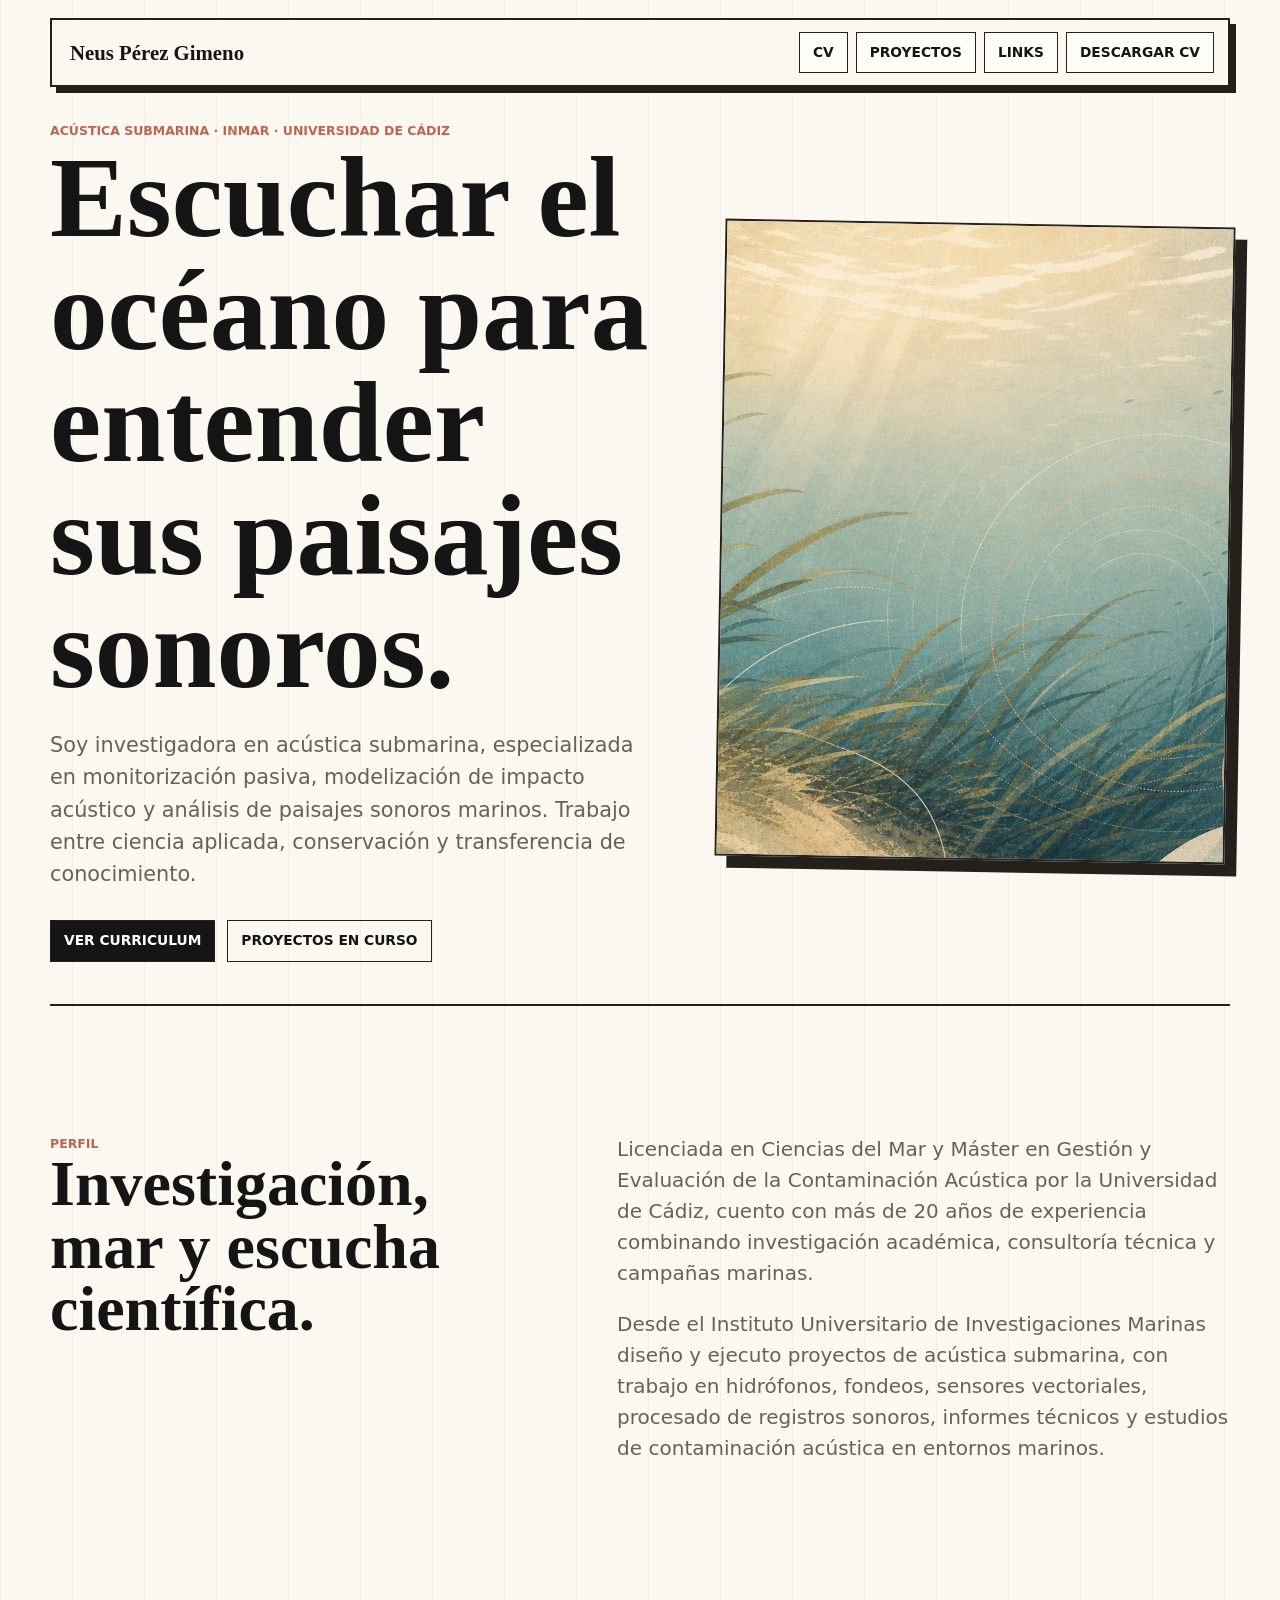
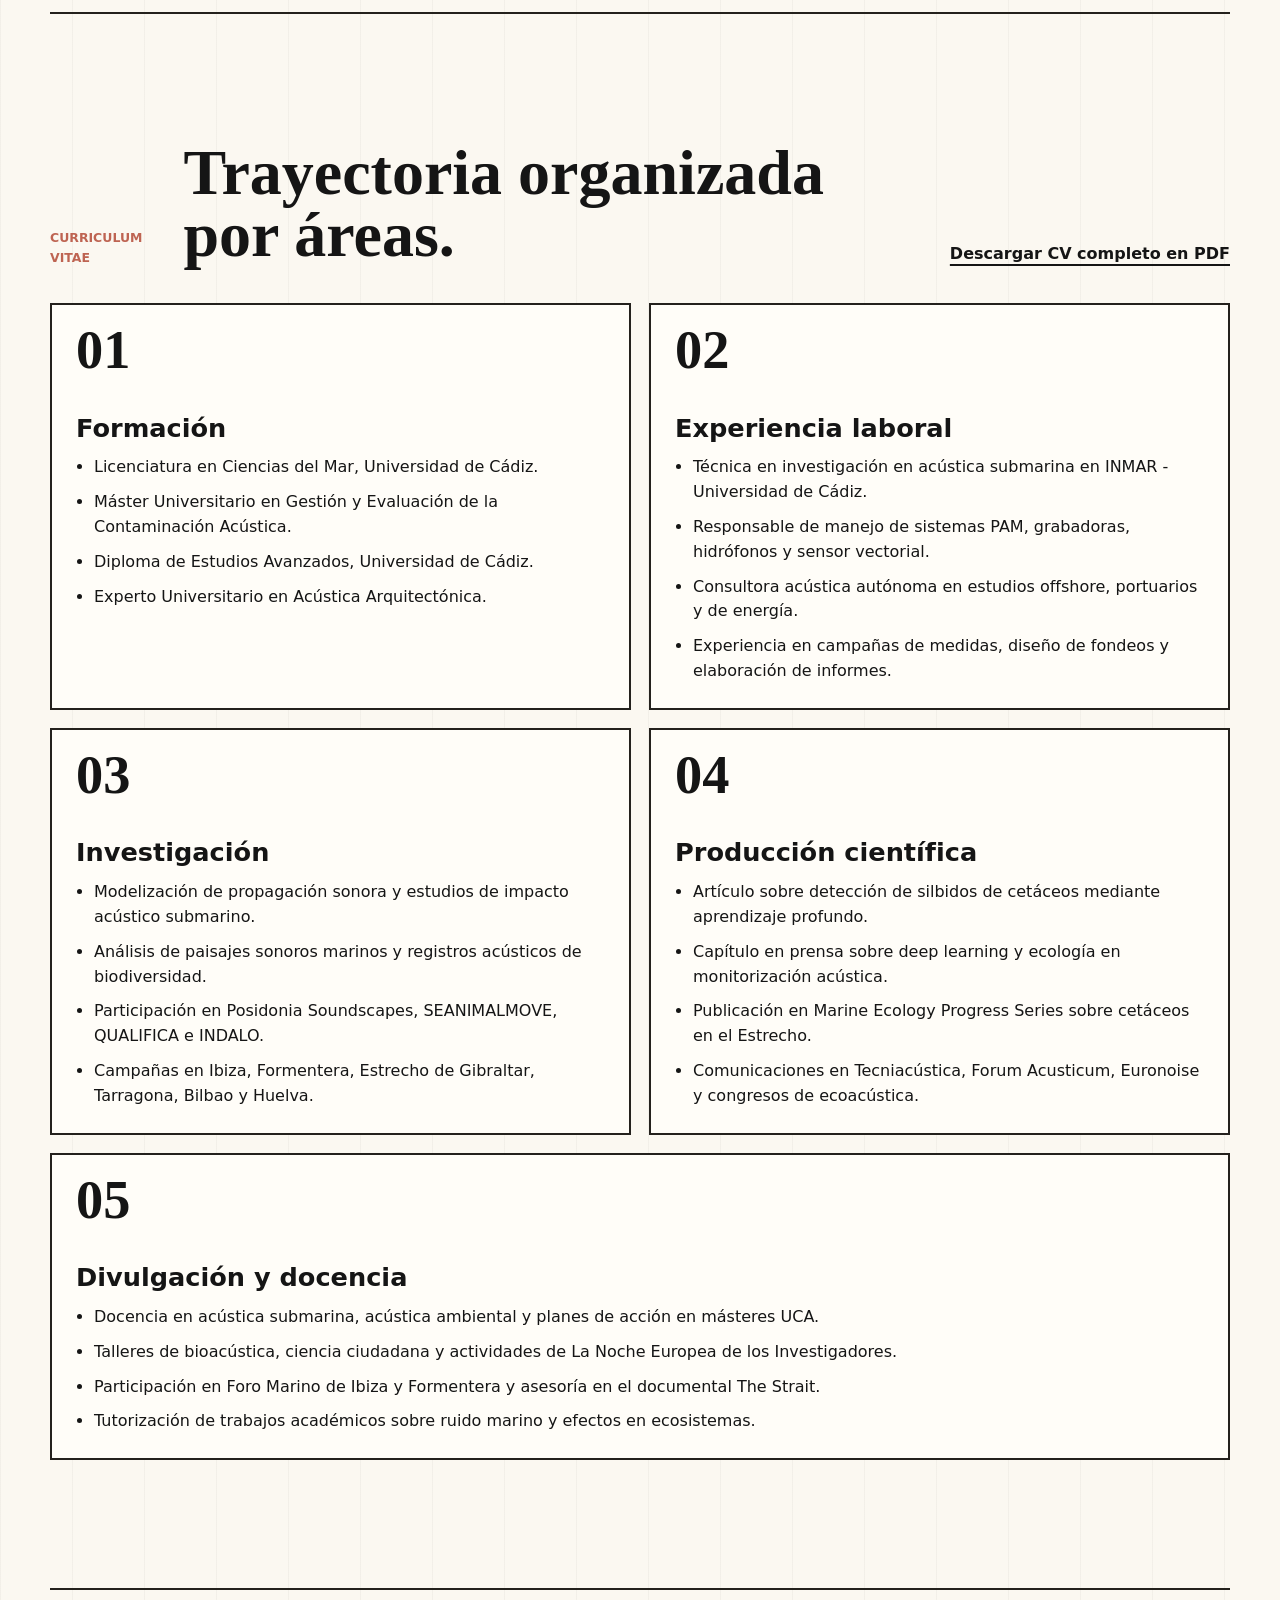
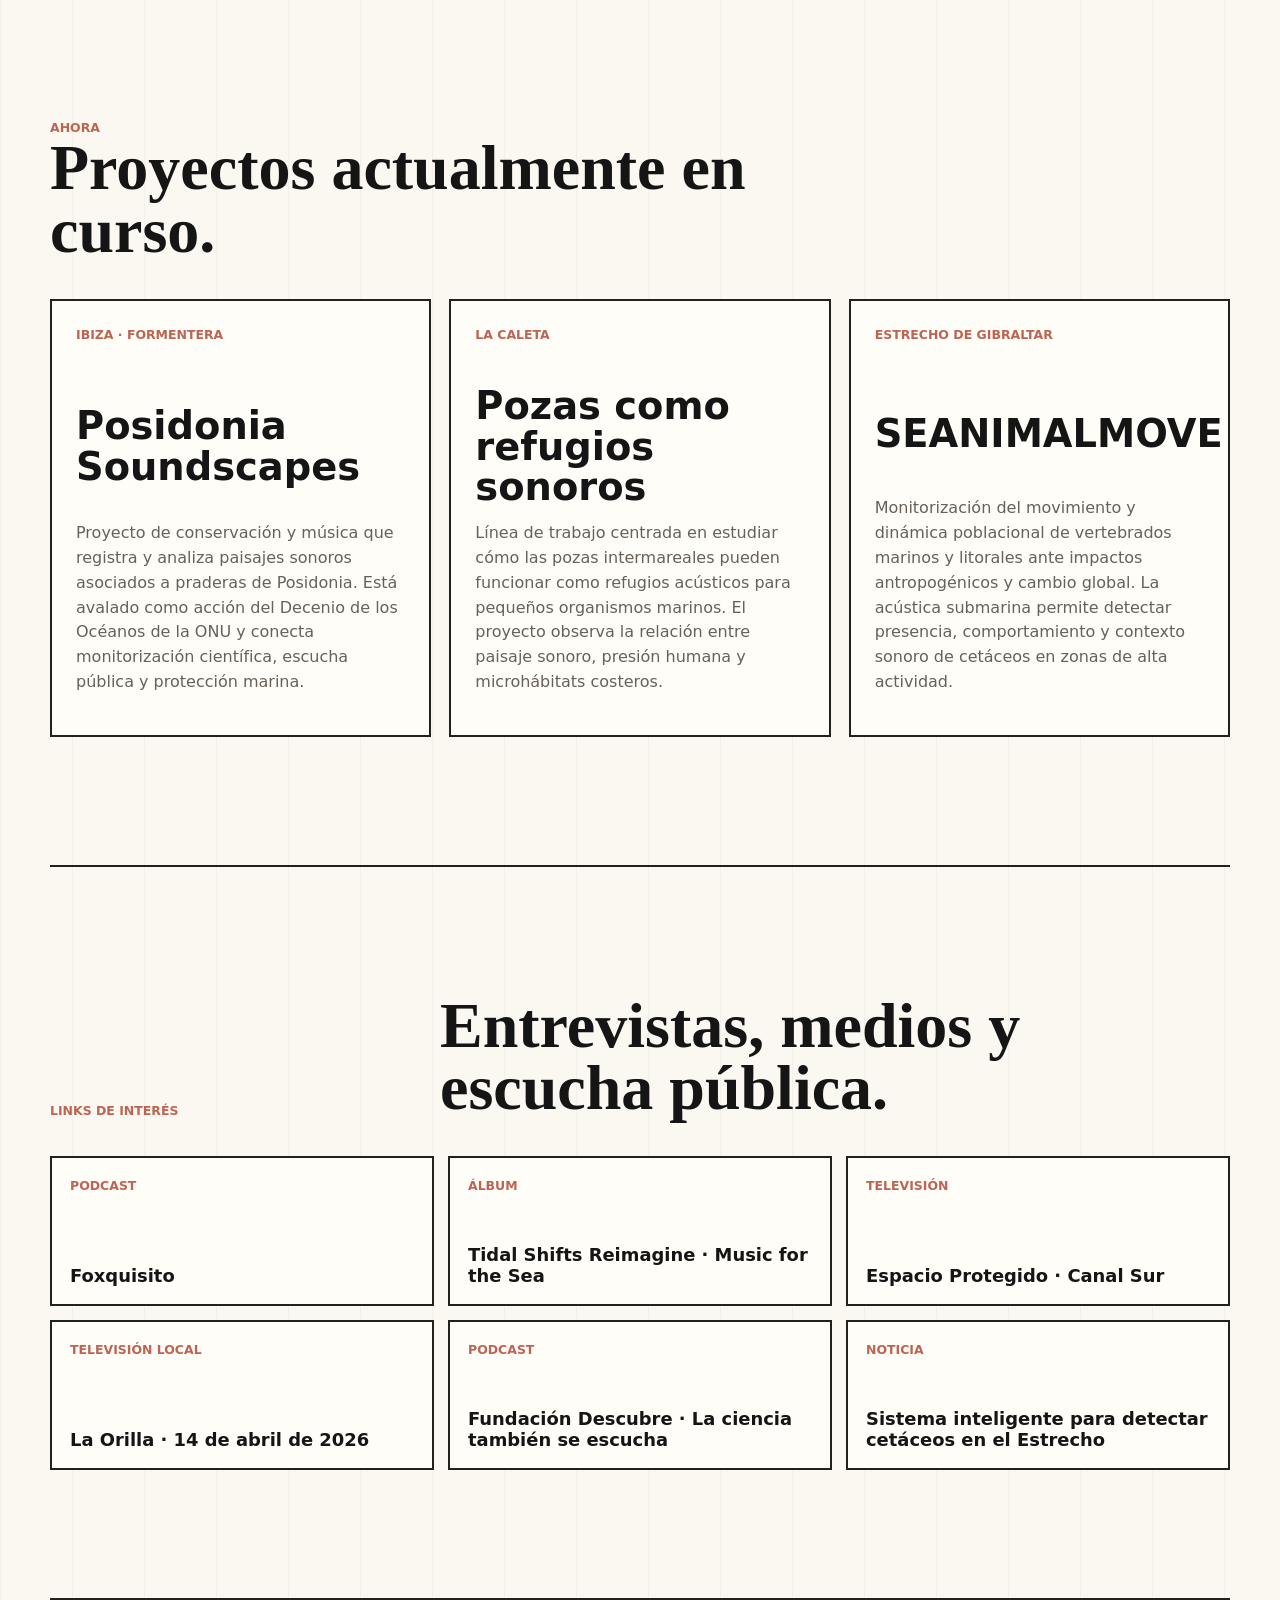
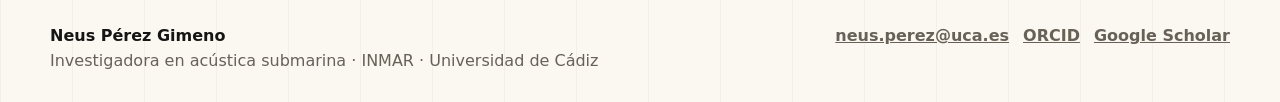
==== index.html @ c1d24147 "Add CV and hero soundscape image to website" ====
<!doctype html>
<html lang="es">
  <head>
    <meta charset="utf-8">
    <meta name="viewport" content="width=device-width, initial-scale=1">
    <meta name="description" content="Perfil profesional de Neus Pérez Gimeno, investigadora en acústica submarina en INMAR - Universidad de Cádiz.">
    <title>Neus Pérez Gimeno | Acústica submarina</title>
    <link rel="stylesheet" href="styles.css">
  </head>
  <body>
    <header class="site-header">
      <a class="brand" href="#inicio" aria-label="Ir al inicio">Neus Pérez Gimeno</a>
      <nav class="nav" aria-label="Navegación principal">
        <a href="#cv">CV</a>
        <a href="#proyectos">Proyectos</a>
        <a href="#links">Links</a>
        <a href="assets/CV_Neus_Perez_Gimeno_2026.pdf">Descargar CV</a>
      </nav>
    </header>

    <main id="inicio">
      <section class="hero">
        <div class="hero-copy">
          <p class="eyebrow">Acústica submarina · INMAR · Universidad de Cádiz</p>
          <h1>Escuchar el océano para entender sus paisajes sonoros.</h1>
          <p class="lede">
            Soy investigadora en acústica submarina, especializada en monitorización pasiva,
            modelización de impacto acústico y análisis de paisajes sonoros marinos. Trabajo
            entre ciencia aplicada, conservación y transferencia de conocimiento.
          </p>
          <div class="hero-actions">
            <a class="button primary" href="#cv">Ver curriculum</a>
            <a class="button ghost" href="#proyectos">Proyectos en curso</a>
          </div>
        </div>
        <figure class="hero-media">
          <img src="assets/hero-soundscape.png" alt="Ilustración editorial de una pradera submarina de Posidonia con ondas sonoras.">
        </figure>
      </section>

      <section class="intro section-grid">
        <div>
          <p class="section-kicker">Perfil</p>
          <h2>Investigación, mar y escucha científica.</h2>
        </div>
        <div class="measure">
          <p>
            Licenciada en Ciencias del Mar y Máster en Gestión y Evaluación de la Contaminación
            Acústica por la Universidad de Cádiz, cuento con más de 20 años de experiencia
            combinando investigación académica, consultoría técnica y campañas marinas.
          </p>
          <p>
            Desde el Instituto Universitario de Investigaciones Marinas diseño y ejecuto proyectos
            de acústica submarina, con trabajo en hidrófonos, fondeos, sensores vectoriales,
            procesado de registros sonoros, informes técnicos y estudios de contaminación acústica
            en entornos marinos.
          </p>
        </div>
      </section>

      <section id="cv" class="cv-section">
        <div class="section-heading">
          <p class="section-kicker">Curriculum vitae</p>
          <h2>Trayectoria organizada por áreas.</h2>
          <a class="text-link" href="assets/CV_Neus_Perez_Gimeno_2026.pdf">Descargar CV completo en PDF</a>
        </div>

        <div class="cv-grid">
          <article class="cv-card">
            <span class="number">01</span>
            <h3>Formación</h3>
            <ul>
              <li>Licenciatura en Ciencias del Mar, Universidad de Cádiz.</li>
              <li>Máster Universitario en Gestión y Evaluación de la Contaminación Acústica.</li>
              <li>Diploma de Estudios Avanzados, Universidad de Cádiz.</li>
              <li>Experto Universitario en Acústica Arquitectónica.</li>
            </ul>
          </article>

          <article class="cv-card">
            <span class="number">02</span>
            <h3>Experiencia laboral</h3>
            <ul>
              <li>Técnica en investigación en acústica submarina en INMAR - Universidad de Cádiz.</li>
              <li>Responsable de manejo de sistemas PAM, grabadoras, hidrófonos y sensor vectorial.</li>
              <li>Consultora acústica autónoma en estudios offshore, portuarios y de energía.</li>
              <li>Experiencia en campañas de medidas, diseño de fondeos y elaboración de informes.</li>
            </ul>
          </article>

          <article class="cv-card">
            <span class="number">03</span>
            <h3>Investigación</h3>
            <ul>
              <li>Modelización de propagación sonora y estudios de impacto acústico submarino.</li>
              <li>Análisis de paisajes sonoros marinos y registros acústicos de biodiversidad.</li>
              <li>Participación en Posidonia Soundscapes, SEANIMALMOVE, QUALIFICA e INDALO.</li>
              <li>Campañas en Ibiza, Formentera, Estrecho de Gibraltar, Tarragona, Bilbao y Huelva.</li>
            </ul>
          </article>

          <article class="cv-card">
            <span class="number">04</span>
            <h3>Producción científica</h3>
            <ul>
              <li>Artículo sobre detección de silbidos de cetáceos mediante aprendizaje profundo.</li>
              <li>Capítulo en prensa sobre deep learning y ecología en monitorización acústica.</li>
              <li>Publicación en Marine Ecology Progress Series sobre cetáceos en el Estrecho.</li>
              <li>Comunicaciones en Tecniacústica, Forum Acusticum, Euronoise y congresos de ecoacústica.</li>
            </ul>
          </article>

          <article class="cv-card wide">
            <span class="number">05</span>
            <h3>Divulgación y docencia</h3>
            <ul>
              <li>Docencia en acústica submarina, acústica ambiental y planes de acción en másteres UCA.</li>
              <li>Talleres de bioacústica, ciencia ciudadana y actividades de La Noche Europea de los Investigadores.</li>
              <li>Participación en Foro Marino de Ibiza y Formentera y asesoría en el documental The Strait.</li>
              <li>Tutorización de trabajos académicos sobre ruido marino y efectos en ecosistemas.</li>
            </ul>
          </article>
        </div>
      </section>

      <section id="proyectos" class="projects">
        <div class="section-heading compact">
          <p class="section-kicker">Ahora</p>
          <h2>Proyectos actualmente en curso.</h2>
        </div>
        <div class="project-list">
          <article class="project">
            <p class="project-label">Ibiza · Formentera</p>
            <h3>Posidonia Soundscapes</h3>
            <p>
              Proyecto de conservación y música que registra y analiza paisajes sonoros asociados
              a praderas de Posidonia. Está avalado como acción del Decenio de los Océanos de la ONU
              y conecta monitorización científica, escucha pública y protección marina.
            </p>
          </article>
          <article class="project">
            <p class="project-label">La Caleta</p>
            <h3>Pozas como refugios sonoros</h3>
            <p>
              Línea de trabajo centrada en estudiar cómo las pozas intermareales pueden funcionar
              como refugios acústicos para pequeños organismos marinos. El proyecto observa la
              relación entre paisaje sonoro, presión humana y microhábitats costeros.
            </p>
          </article>
          <article class="project">
            <p class="project-label">Estrecho de Gibraltar</p>
            <h3>SEANIMALMOVE</h3>
            <p>
              Monitorización del movimiento y dinámica poblacional de vertebrados marinos y litorales
              ante impactos antropogénicos y cambio global. La acústica submarina permite detectar
              presencia, comportamiento y contexto sonoro de cetáceos en zonas de alta actividad.
            </p>
          </article>
        </div>
      </section>

      <section id="links" class="links-section">
        <div class="section-heading">
          <p class="section-kicker">Links de interés</p>
          <h2>Entrevistas, medios y escucha pública.</h2>
        </div>
        <div class="links-grid">
          <a class="link-card" href="https://youtu.be/XyVXel0G2PE" target="_blank" rel="noreferrer">
            <span>Podcast</span>
            <strong>Foxquisito</strong>
          </a>
          <a class="link-card" href="https://musicforthesea.bandcamp.com/album/tidal-shifts-reimagine" target="_blank" rel="noreferrer">
            <span>Álbum</span>
            <strong>Tidal Shifts Reimagine · Music for the Sea</strong>
          </a>
          <a class="link-card" href="https://youtu.be/y7-KxV40jOo?is=5k_3V2khJ-9_du6Z" target="_blank" rel="noreferrer">
            <span>Televisión</span>
            <strong>Espacio Protegido · Canal Sur</strong>
          </a>
          <a class="link-card" href="https://share.google/zlMh9Y0TTiglLeH6T" target="_blank" rel="noreferrer">
            <span>Televisión local</span>
            <strong>La Orilla · 14 de abril de 2026</strong>
          </a>
          <a class="link-card" href="https://fundaciondescubre.es/agenda/la-ciencia-tambien-se-escucha-serie-cienciadirecta/" target="_blank" rel="noreferrer">
            <span>Podcast</span>
            <strong>Fundación Descubre · La ciencia también se escucha</strong>
          </a>
          <a class="link-card" href="https://fundaciondescubre.es/noticias/desarrollan-un-sistema-inteligente-para-detectar-cetaceos-en-el-estrecho-mediante-sus-silbidos/" target="_blank" rel="noreferrer">
            <span>Noticia</span>
            <strong>Sistema inteligente para detectar cetáceos en el Estrecho</strong>
          </a>
        </div>
      </section>
    </main>

    <footer class="footer">
      <div>
        <strong>Neus Pérez Gimeno</strong>
        <p>Investigadora en acústica submarina · INMAR · Universidad de Cádiz</p>
      </div>
      <div class="footer-links">
        <a href="mailto:neus.perez@uca.es">neus.perez@uca.es</a>
        <a href="https://orcid.org/0000-0003-1914-7128" target="_blank" rel="noreferrer">ORCID</a>
        <a href="https://scholar.google.com/citations?user=1qon7oAAAAAJ&hl=es&oi=ao" target="_blank" rel="noreferrer">Google Scholar</a>
      </div>
    </footer>
  </body>
</html>
---- styles.css ----
:root {
  --ink: #151515;
  --muted: #676158;
  --paper: #fbf8f1;
  --paper-strong: #fffdf8;
  --line: #24211d;
  --sea: #274e4a;
  --blue: #315c76;
  --coral: #be6452;
  --moss: #76846b;
  --shadow: rgba(21, 21, 21, 0.08);
  --max: 1180px;
}

* {
  box-sizing: border-box;
}

html {
  scroll-behavior: smooth;
}

body {
  margin: 0;
  color: var(--ink);
  background:
    linear-gradient(90deg, rgba(21, 21, 21, 0.035) 1px, transparent 1px) 0 0 / 72px 72px,
    var(--paper);
  font-family: Inter, ui-sans-serif, system-ui, -apple-system, BlinkMacSystemFont, "Segoe UI", sans-serif;
  line-height: 1.55;
}

a {
  color: inherit;
}

.site-header {
  position: sticky;
  top: 0;
  z-index: 10;
  display: flex;
  align-items: center;
  justify-content: space-between;
  gap: 24px;
  width: min(100% - 32px, var(--max));
  margin: 18px auto 0;
  padding: 12px 14px 12px 18px;
  border: 2px solid var(--line);
  background: rgba(251, 248, 241, 0.9);
  box-shadow: 6px 6px 0 var(--line);
  backdrop-filter: blur(14px);
}

.brand {
  font-family: Georgia, "Times New Roman", serif;
  font-size: clamp(1.05rem, 2vw, 1.3rem);
  font-weight: 700;
  text-decoration: none;
}

.nav {
  display: flex;
  flex-wrap: wrap;
  justify-content: flex-end;
  gap: 8px;
}

.nav a,
.button {
  min-height: 40px;
  display: inline-flex;
  align-items: center;
  justify-content: center;
  padding: 9px 13px;
  border: 1.5px solid var(--line);
  background: var(--paper-strong);
  font-size: 0.86rem;
  font-weight: 800;
  text-decoration: none;
  text-transform: uppercase;
}

.nav a:hover,
.button:hover,
.link-card:hover {
  transform: translate(-2px, -2px);
  box-shadow: 4px 4px 0 var(--line);
}

.hero {
  width: min(100% - 32px, var(--max));
  min-height: calc(100vh - 100px);
  margin: 34px auto 0;
  display: grid;
  grid-template-columns: minmax(0, 0.95fr) minmax(320px, 0.8fr);
  align-items: center;
  gap: clamp(28px, 5vw, 72px);
  padding-bottom: 42px;
}

.eyebrow,
.section-kicker,
.project-label,
.link-card span {
  margin: 0;
  color: var(--coral);
  font-size: 0.78rem;
  font-weight: 900;
  letter-spacing: 0;
  text-transform: uppercase;
}

h1,
h2,
h3,
p {
  margin-top: 0;
}

h1,
h2 {
  font-family: Georgia, "Times New Roman", serif;
  font-weight: 700;
  line-height: 0.98;
}

h1 {
  max-width: 760px;
  margin-bottom: 24px;
  font-size: clamp(4rem, 9vw, 8.7rem);
}

h2 {
  margin-bottom: 18px;
  font-size: clamp(2.5rem, 5vw, 5.8rem);
}

h3 {
  margin-bottom: 14px;
  font-size: clamp(1.3rem, 2vw, 1.7rem);
  line-height: 1.05;
}

.lede {
  max-width: 680px;
  color: var(--muted);
  font-size: clamp(1.05rem, 1.8vw, 1.3rem);
}

.hero-actions {
  display: flex;
  flex-wrap: wrap;
  gap: 12px;
  margin-top: 30px;
}

.button.primary {
  background: var(--ink);
  color: var(--paper-strong);
}

.button.ghost {
  background: transparent;
}

.hero-media {
  margin: 0;
  border: 2px solid var(--line);
  background: var(--paper-strong);
  box-shadow: 12px 12px 0 var(--line);
  transform: rotate(1deg);
}

.hero-media img {
  display: block;
  width: 100%;
  aspect-ratio: 4 / 5;
  object-fit: cover;
}

.section-grid,
.cv-section,
.projects,
.links-section {
  width: min(100% - 32px, var(--max));
  margin: 0 auto;
  padding: clamp(72px, 10vw, 130px) 0;
  border-top: 2px solid var(--line);
}

.section-grid {
  display: grid;
  grid-template-columns: 0.8fr 1fr;
  gap: clamp(28px, 6vw, 80px);
}

.measure {
  color: var(--muted);
  font-size: clamp(1.05rem, 1.7vw, 1.25rem);
}

.section-heading {
  display: flex;
  align-items: end;
  justify-content: space-between;
  gap: 24px;
  margin-bottom: 36px;
}

.section-heading h2 {
  max-width: 790px;
  margin-bottom: 0;
}

.section-heading.compact {
  display: block;
}

.text-link {
  flex: 0 0 auto;
  font-weight: 900;
  text-decoration-thickness: 2px;
  text-underline-offset: 5px;
}

.cv-grid {
  display: grid;
  grid-template-columns: repeat(2, minmax(0, 1fr));
  gap: 18px;
}

.cv-card,
.project,
.link-card {
  border: 2px solid var(--line);
  background: var(--paper-strong);
}

.cv-card {
  min-height: 340px;
  padding: 24px;
}

.cv-card.wide {
  grid-column: 1 / -1;
  min-height: 0;
}

.number {
  display: inline-block;
  margin-bottom: 42px;
  font-family: Georgia, "Times New Roman", serif;
  font-size: 3.4rem;
  font-weight: 700;
  line-height: 0.8;
}

ul {
  margin: 0;
  padding-left: 18px;
}

li + li {
  margin-top: 10px;
}

.project-list {
  display: grid;
  grid-template-columns: repeat(3, minmax(0, 1fr));
  gap: 18px;
}

.project {
  min-height: 360px;
  display: flex;
  flex-direction: column;
  justify-content: space-between;
  padding: 24px;
}

.project h3 {
  margin-top: 42px;
  font-size: clamp(2rem, 3vw, 3rem);
}

.project p:last-child {
  color: var(--muted);
}

.links-grid {
  display: grid;
  grid-template-columns: repeat(3, minmax(0, 1fr));
  gap: 14px;
}

.link-card {
  min-height: 150px;
  display: flex;
  flex-direction: column;
  justify-content: space-between;
  padding: 18px;
  text-decoration: none;
  transition: transform 160ms ease, box-shadow 160ms ease;
}

.link-card strong {
  font-size: 1.12rem;
  line-height: 1.18;
}

.footer {
  width: min(100% - 32px, var(--max));
  margin: 0 auto 28px;
  padding: 24px 0 0;
  border-top: 2px solid var(--line);
  display: flex;
  align-items: start;
  justify-content: space-between;
  gap: 22px;
  color: var(--muted);
}

.footer strong {
  color: var(--ink);
}

.footer p {
  margin-bottom: 0;
}

.footer-links {
  display: flex;
  flex-wrap: wrap;
  justify-content: flex-end;
  gap: 14px;
  font-weight: 800;
}

@media (max-width: 860px) {
  .site-header {
    position: static;
    align-items: flex-start;
    flex-direction: column;
    box-shadow: 5px 5px 0 var(--line);
  }

  .nav {
    justify-content: flex-start;
  }

  .hero,
  .section-grid,
  .project-list,
  .links-grid {
    grid-template-columns: 1fr;
  }

  .hero {
    min-height: auto;
  }

  .hero-media img {
    aspect-ratio: 16 / 11;
  }

  .section-heading,
  .footer {
    align-items: flex-start;
    flex-direction: column;
  }

  .cv-grid {
    grid-template-columns: 1fr;
  }
}

@media (max-width: 520px) {
  body {
    background-size: 52px 52px;
  }

  .site-header,
  .hero,
  .section-grid,
  .cv-section,
  .projects,
  .links-section,
  .footer {
    width: min(100% - 22px, var(--max));
  }

  h1 {
    font-size: clamp(3.1rem, 18vw, 4.5rem);
  }

  .nav a,
  .button {
    width: 100%;
  }

  .hero-actions,
  .nav {
    width: 100%;
  }

  .cv-card,
  .project {
    min-height: auto;
  }
}
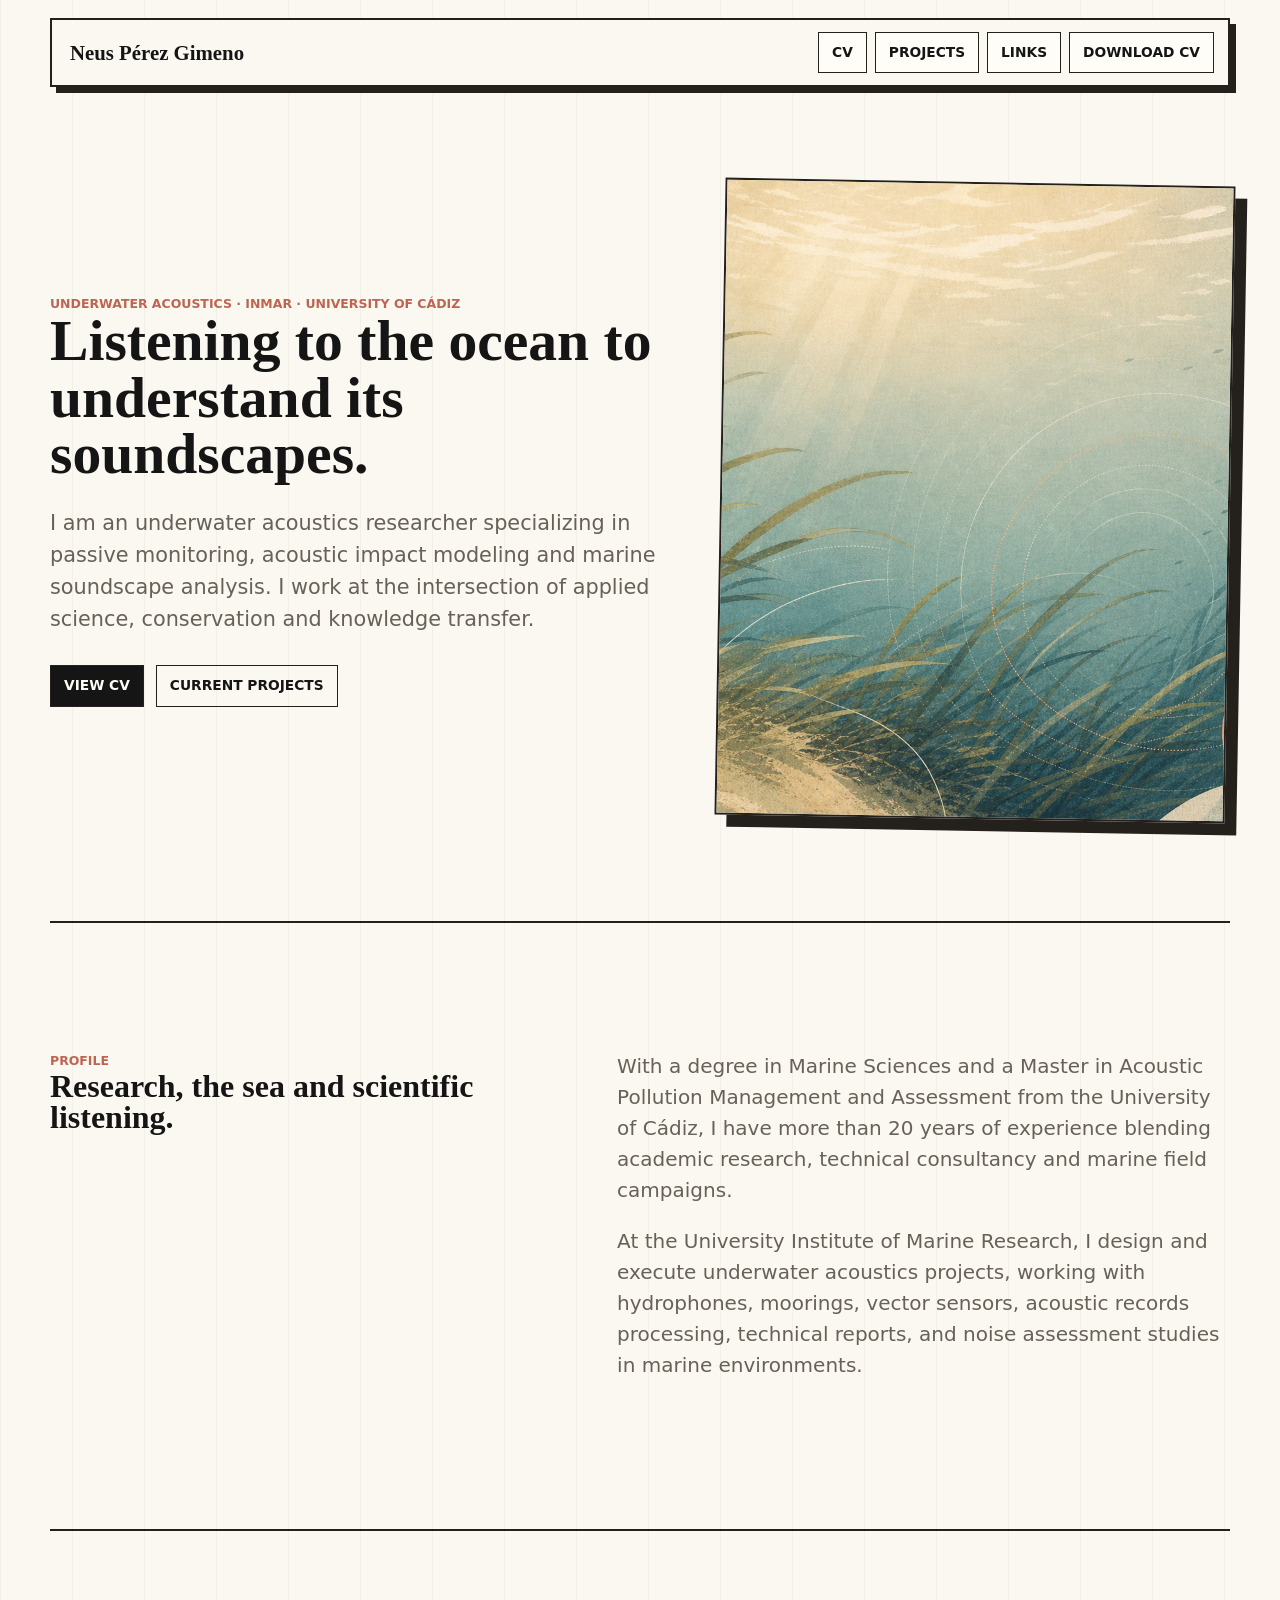
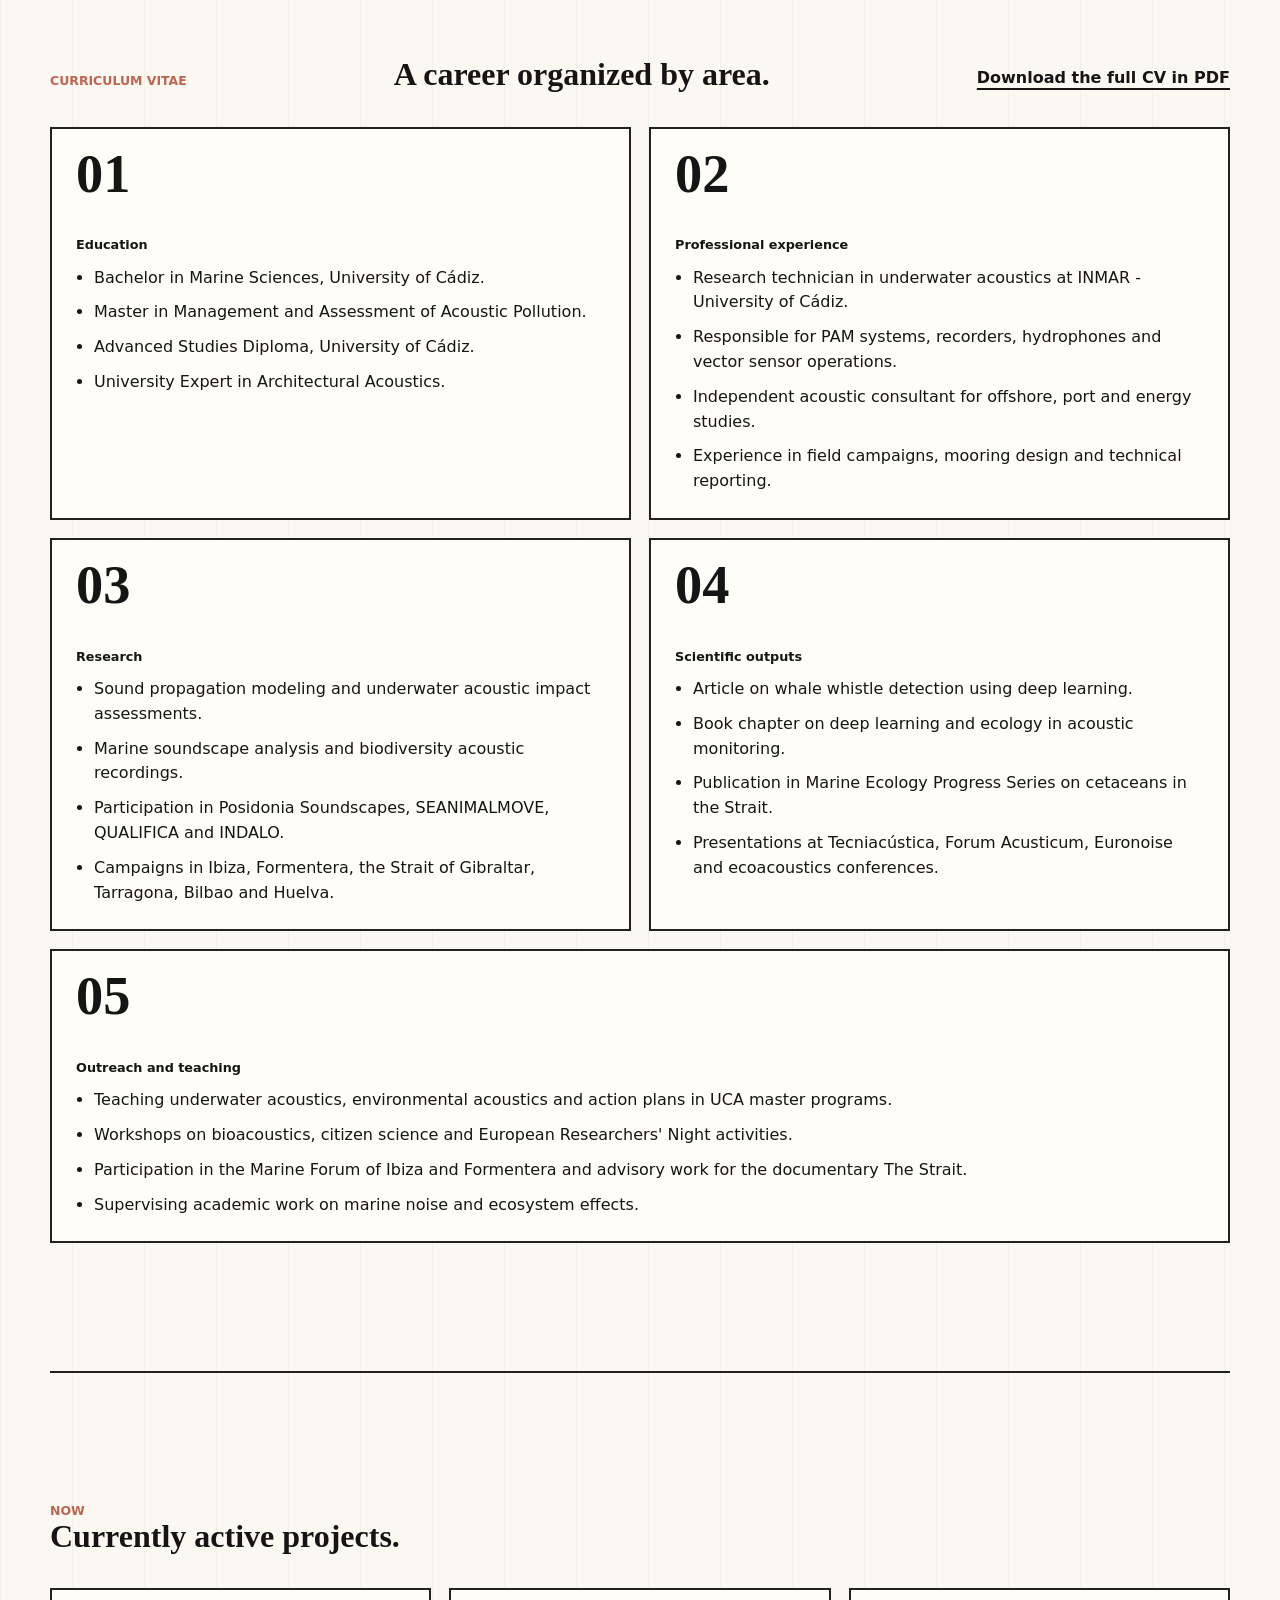
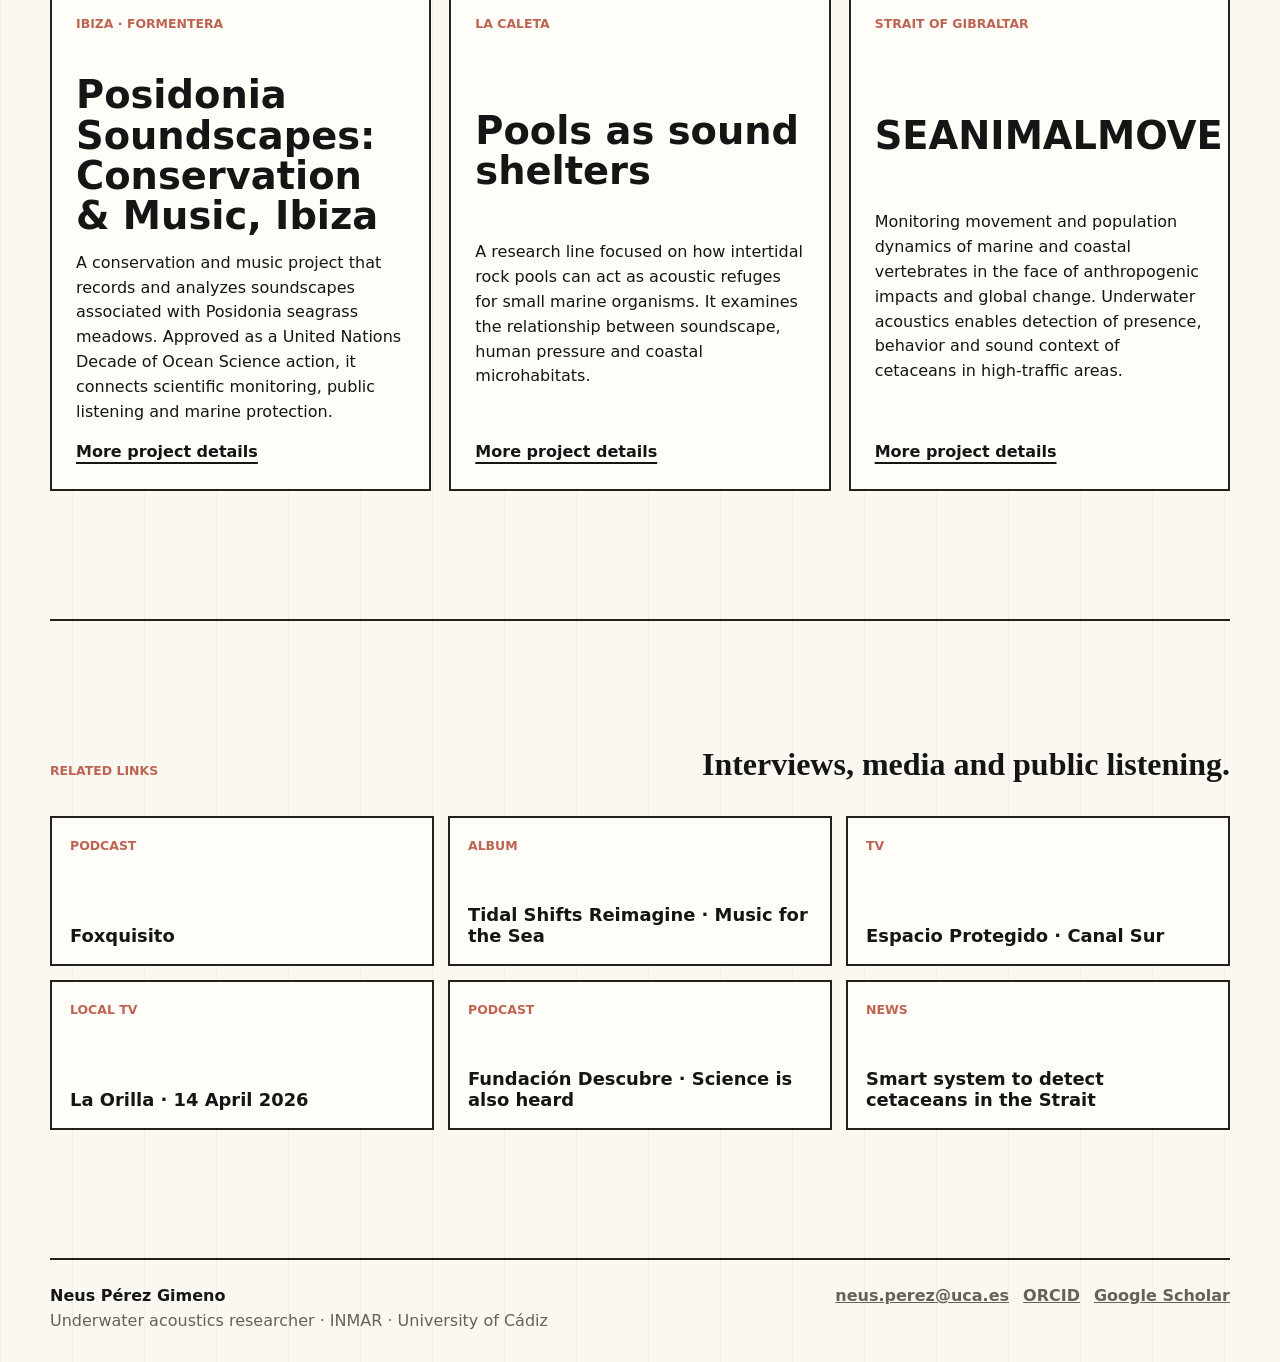
==== commit a1718f72: "Update index.html for English localization and add projects.html for detailed project descriptions" ====
--- a/index.html
+++ b/index.html
@@ -1,59 +1,58 @@
 <!doctype html>
-<html lang="es">
+<html lang="en">
   <head>
     <meta charset="utf-8">
     <meta name="viewport" content="width=device-width, initial-scale=1">
-    <meta name="description" content="Perfil profesional de Neus Pérez Gimeno, investigadora en acústica submarina en INMAR - Universidad de Cádiz.">
-    <title>Neus Pérez Gimeno | Acústica submarina</title>
+    <meta name="description" content="Professional profile of Neus Pérez Gimeno, underwater acoustics researcher at INMAR - University of Cádiz.">
+    <title>Neus Pérez Gimeno | Underwater Acoustics</title>
     <link rel="stylesheet" href="styles.css">
   </head>
   <body>
     <header class="site-header">
-      <a class="brand" href="#inicio" aria-label="Ir al inicio">Neus Pérez Gimeno</a>
-      <nav class="nav" aria-label="Navegación principal">
+      <a class="brand" href="#home" aria-label="Go to home">Neus Pérez Gimeno</a>
+      <nav class="nav" aria-label="Main navigation">
         <a href="#cv">CV</a>
-        <a href="#proyectos">Proyectos</a>
+        <a href="projects.html">Projects</a>
         <a href="#links">Links</a>
-        <a href="assets/CV_Neus_Perez_Gimeno_2026.pdf">Descargar CV</a>
+        <a href="assets/CV_Neus_Perez_Gimeno_2026.pdf">Download CV</a>
       </nav>
     </header>
 
-    <main id="inicio">
+    <main id="home">
       <section class="hero">
         <div class="hero-copy">
-          <p class="eyebrow">Acústica submarina · INMAR · Universidad de Cádiz</p>
-          <h1>Escuchar el océano para entender sus paisajes sonoros.</h1>
+          <p class="eyebrow">Underwater acoustics · INMAR · University of Cádiz</p>
+          <h1>Listening to the ocean to understand its soundscapes.</h1>
           <p class="lede">
-            Soy investigadora en acústica submarina, especializada en monitorización pasiva,
-            modelización de impacto acústico y análisis de paisajes sonoros marinos. Trabajo
-            entre ciencia aplicada, conservación y transferencia de conocimiento.
+            I am an underwater acoustics researcher specializing in passive monitoring,
+            acoustic impact modeling and marine soundscape analysis. I work at the intersection
+            of applied science, conservation and knowledge transfer.
           </p>
           <div class="hero-actions">
-            <a class="button primary" href="#cv">Ver curriculum</a>
-            <a class="button ghost" href="#proyectos">Proyectos en curso</a>
+            <a class="button primary" href="#cv">View CV</a>
+            <a class="button ghost" href="projects.html">Current projects</a>
           </div>
         </div>
         <figure class="hero-media">
-          <img src="assets/hero-soundscape.png" alt="Ilustración editorial de una pradera submarina de Posidonia con ondas sonoras.">
+          <img src="assets/hero-soundscape.png" alt="Editorial illustration of a Posidonia underwater meadow with sound waves.">
         </figure>
       </section>
 
       <section class="intro section-grid">
         <div>
-          <p class="section-kicker">Perfil</p>
-          <h2>Investigación, mar y escucha científica.</h2>
+          <p class="section-kicker">Profile</p>
+          <h2>Research, the sea and scientific listening.</h2>
         </div>
         <div class="measure">
           <p>
-            Licenciada en Ciencias del Mar y Máster en Gestión y Evaluación de la Contaminación
-            Acústica por la Universidad de Cádiz, cuento con más de 20 años de experiencia
-            combinando investigación académica, consultoría técnica y campañas marinas.
+            With a degree in Marine Sciences and a Master in Acoustic Pollution Management and Assessment
+            from the University of Cádiz, I have more than 20 years of experience blending academic research,
+            technical consultancy and marine field campaigns.
           </p>
           <p>
-            Desde el Instituto Universitario de Investigaciones Marinas diseño y ejecuto proyectos
-            de acústica submarina, con trabajo en hidrófonos, fondeos, sensores vectoriales,
-            procesado de registros sonoros, informes técnicos y estudios de contaminación acústica
-            en entornos marinos.
+            At the University Institute of Marine Research, I design and execute underwater acoustics projects,
+            working with hydrophones, moorings, vector sensors, acoustic records processing, technical reports,
+            and noise assessment studies in marine environments.
           </p>
         </div>
       </section>
@@ -61,108 +60,111 @@
       <section id="cv" class="cv-section">
         <div class="section-heading">
           <p class="section-kicker">Curriculum vitae</p>
-          <h2>Trayectoria organizada por áreas.</h2>
-          <a class="text-link" href="assets/CV_Neus_Perez_Gimeno_2026.pdf">Descargar CV completo en PDF</a>
+          <h2>A career organized by area.</h2>
+          <a class="text-link" href="assets/CV_Neus_Perez_Gimeno_2026.pdf">Download the full CV in PDF</a>
         </div>
 
         <div class="cv-grid">
           <article class="cv-card">
             <span class="number">01</span>
-            <h3>Formación</h3>
-            <ul>
-              <li>Licenciatura en Ciencias del Mar, Universidad de Cádiz.</li>
-              <li>Máster Universitario en Gestión y Evaluación de la Contaminación Acústica.</li>
-              <li>Diploma de Estudios Avanzados, Universidad de Cádiz.</li>
-              <li>Experto Universitario en Acústica Arquitectónica.</li>
+            <h3>Education</h3>
+            <ul>
+              <li>Bachelor in Marine Sciences, University of Cádiz.</li>
+              <li>Master in Management and Assessment of Acoustic Pollution.</li>
+              <li>Advanced Studies Diploma, University of Cádiz.</li>
+              <li>University Expert in Architectural Acoustics.</li>
             </ul>
           </article>
 
           <article class="cv-card">
             <span class="number">02</span>
-            <h3>Experiencia laboral</h3>
-            <ul>
-              <li>Técnica en investigación en acústica submarina en INMAR - Universidad de Cádiz.</li>
-              <li>Responsable de manejo de sistemas PAM, grabadoras, hidrófonos y sensor vectorial.</li>
-              <li>Consultora acústica autónoma en estudios offshore, portuarios y de energía.</li>
-              <li>Experiencia en campañas de medidas, diseño de fondeos y elaboración de informes.</li>
+            <h3>Professional experience</h3>
+            <ul>
+              <li>Research technician in underwater acoustics at INMAR - University of Cádiz.</li>
+              <li>Responsible for PAM systems, recorders, hydrophones and vector sensor operations.</li>
+              <li>Independent acoustic consultant for offshore, port and energy studies.</li>
+              <li>Experience in field campaigns, mooring design and technical reporting.</li>
             </ul>
           </article>
 
           <article class="cv-card">
             <span class="number">03</span>
-            <h3>Investigación</h3>
-            <ul>
-              <li>Modelización de propagación sonora y estudios de impacto acústico submarino.</li>
-              <li>Análisis de paisajes sonoros marinos y registros acústicos de biodiversidad.</li>
-              <li>Participación en Posidonia Soundscapes, SEANIMALMOVE, QUALIFICA e INDALO.</li>
-              <li>Campañas en Ibiza, Formentera, Estrecho de Gibraltar, Tarragona, Bilbao y Huelva.</li>
+            <h3>Research</h3>
+            <ul>
+              <li>Sound propagation modeling and underwater acoustic impact assessments.</li>
+              <li>Marine soundscape analysis and biodiversity acoustic recordings.</li>
+              <li>Participation in Posidonia Soundscapes, SEANIMALMOVE, QUALIFICA and INDALO.</li>
+              <li>Campaigns in Ibiza, Formentera, the Strait of Gibraltar, Tarragona, Bilbao and Huelva.</li>
             </ul>
           </article>
 
           <article class="cv-card">
             <span class="number">04</span>
-            <h3>Producción científica</h3>
-            <ul>
-              <li>Artículo sobre detección de silbidos de cetáceos mediante aprendizaje profundo.</li>
-              <li>Capítulo en prensa sobre deep learning y ecología en monitorización acústica.</li>
-              <li>Publicación en Marine Ecology Progress Series sobre cetáceos en el Estrecho.</li>
-              <li>Comunicaciones en Tecniacústica, Forum Acusticum, Euronoise y congresos de ecoacústica.</li>
+            <h3>Scientific outputs</h3>
+            <ul>
+              <li>Article on whale whistle detection using deep learning.</li>
+              <li>Book chapter on deep learning and ecology in acoustic monitoring.</li>
+              <li>Publication in Marine Ecology Progress Series on cetaceans in the Strait.</li>
+              <li>Presentations at Tecniacústica, Forum Acusticum, Euronoise and ecoacoustics conferences.</li>
             </ul>
           </article>
 
           <article class="cv-card wide">
             <span class="number">05</span>
-            <h3>Divulgación y docencia</h3>
-            <ul>
-              <li>Docencia en acústica submarina, acústica ambiental y planes de acción en másteres UCA.</li>
-              <li>Talleres de bioacústica, ciencia ciudadana y actividades de La Noche Europea de los Investigadores.</li>
-              <li>Participación en Foro Marino de Ibiza y Formentera y asesoría en el documental The Strait.</li>
-              <li>Tutorización de trabajos académicos sobre ruido marino y efectos en ecosistemas.</li>
-            </ul>
-          </article>
-        </div>
-      </section>
-
-      <section id="proyectos" class="projects">
+            <h3>Outreach and teaching</h3>
+            <ul>
+              <li>Teaching underwater acoustics, environmental acoustics and action plans in UCA master programs.</li>
+              <li>Workshops on bioacoustics, citizen science and European Researchers' Night activities.</li>
+              <li>Participation in the Marine Forum of Ibiza and Formentera and advisory work for the documentary The Strait.</li>
+              <li>Supervising academic work on marine noise and ecosystem effects.</li>
+            </ul>
+          </article>
+        </div>
+      </section>
+
+      <section class="projects">
         <div class="section-heading compact">
-          <p class="section-kicker">Ahora</p>
-          <h2>Proyectos actualmente en curso.</h2>
+          <p class="section-kicker">Now</p>
+          <h2>Currently active projects.</h2>
         </div>
         <div class="project-list">
           <article class="project">
             <p class="project-label">Ibiza · Formentera</p>
-            <h3>Posidonia Soundscapes</h3>
+            <h3>Posidonia Soundscapes: Conservation & Music, Ibiza</h3>
             <p>
-              Proyecto de conservación y música que registra y analiza paisajes sonoros asociados
-              a praderas de Posidonia. Está avalado como acción del Decenio de los Océanos de la ONU
-              y conecta monitorización científica, escucha pública y protección marina.
+              A conservation and music project that records and analyzes soundscapes associated with
+              Posidonia seagrass meadows. Approved as a United Nations Decade of Ocean Science action,
+              it connects scientific monitoring, public listening and marine protection.
             </p>
+            <a class="text-link" href="projects.html">More project details</a>
           </article>
           <article class="project">
             <p class="project-label">La Caleta</p>
-            <h3>Pozas como refugios sonoros</h3>
+            <h3>Pools as sound shelters</h3>
             <p>
-              Línea de trabajo centrada en estudiar cómo las pozas intermareales pueden funcionar
-              como refugios acústicos para pequeños organismos marinos. El proyecto observa la
-              relación entre paisaje sonoro, presión humana y microhábitats costeros.
+              A research line focused on how intertidal rock pools can act as acoustic refuges for
+              small marine organisms. It examines the relationship between soundscape, human pressure
+              and coastal microhabitats.
             </p>
+            <a class="text-link" href="projects.html">More project details</a>
           </article>
           <article class="project">
-            <p class="project-label">Estrecho de Gibraltar</p>
+            <p class="project-label">Strait of Gibraltar</p>
             <h3>SEANIMALMOVE</h3>
             <p>
-              Monitorización del movimiento y dinámica poblacional de vertebrados marinos y litorales
-              ante impactos antropogénicos y cambio global. La acústica submarina permite detectar
-              presencia, comportamiento y contexto sonoro de cetáceos en zonas de alta actividad.
+              Monitoring movement and population dynamics of marine and coastal vertebrates in the face
+              of anthropogenic impacts and global change. Underwater acoustics enables detection of presence,
+              behavior and sound context of cetaceans in high-traffic areas.
             </p>
+            <a class="text-link" href="projects.html">More project details</a>
           </article>
         </div>
       </section>
 
       <section id="links" class="links-section">
         <div class="section-heading">
-          <p class="section-kicker">Links de interés</p>
-          <h2>Entrevistas, medios y escucha pública.</h2>
+          <p class="section-kicker">Related links</p>
+          <h2>Interviews, media and public listening.</h2>
         </div>
         <div class="links-grid">
           <a class="link-card" href="https://youtu.be/XyVXel0G2PE" target="_blank" rel="noreferrer">
@@ -170,24 +172,24 @@
             <strong>Foxquisito</strong>
           </a>
           <a class="link-card" href="https://musicforthesea.bandcamp.com/album/tidal-shifts-reimagine" target="_blank" rel="noreferrer">
-            <span>Álbum</span>
+            <span>Album</span>
             <strong>Tidal Shifts Reimagine · Music for the Sea</strong>
           </a>
           <a class="link-card" href="https://youtu.be/y7-KxV40jOo?is=5k_3V2khJ-9_du6Z" target="_blank" rel="noreferrer">
-            <span>Televisión</span>
+            <span>TV</span>
             <strong>Espacio Protegido · Canal Sur</strong>
           </a>
           <a class="link-card" href="https://share.google/zlMh9Y0TTiglLeH6T" target="_blank" rel="noreferrer">
-            <span>Televisión local</span>
-            <strong>La Orilla · 14 de abril de 2026</strong>
+            <span>Local TV</span>
+            <strong>La Orilla · 14 April 2026</strong>
           </a>
           <a class="link-card" href="https://fundaciondescubre.es/agenda/la-ciencia-tambien-se-escucha-serie-cienciadirecta/" target="_blank" rel="noreferrer">
             <span>Podcast</span>
-            <strong>Fundación Descubre · La ciencia también se escucha</strong>
+            <strong>Fundación Descubre · Science is also heard</strong>
           </a>
           <a class="link-card" href="https://fundaciondescubre.es/noticias/desarrollan-un-sistema-inteligente-para-detectar-cetaceos-en-el-estrecho-mediante-sus-silbidos/" target="_blank" rel="noreferrer">
-            <span>Noticia</span>
-            <strong>Sistema inteligente para detectar cetáceos en el Estrecho</strong>
+            <span>News</span>
+            <strong>Smart system to detect cetaceans in the Strait</strong>
           </a>
         </div>
       </section>
@@ -196,7 +198,7 @@
     <footer class="footer">
       <div>
         <strong>Neus Pérez Gimeno</strong>
-        <p>Investigadora en acústica submarina · INMAR · Universidad de Cádiz</p>
+        <p>Underwater acoustics researcher · INMAR · University of Cádiz</p>
       </div>
       <div class="footer-links">
         <a href="mailto:neus.perez@uca.es">neus.perez@uca.es</a>
--- a/styles.css
+++ b/styles.css
@@ -127,17 +127,17 @@
 h1 {
   max-width: 760px;
   margin-bottom: 24px;
-  font-size: clamp(4rem, 9vw, 8.7rem);
+  font-size: clamp(2rem, 4.5vw, 4.35rem);
 }
 
 h2 {
   margin-bottom: 18px;
-  font-size: clamp(2.5rem, 5vw, 5.8rem);
+  font-size: clamp(1.25rem, 2.5vw, 2.9rem);
 }
 
 h3 {
   margin-bottom: 14px;
-  font-size: clamp(1.3rem, 2vw, 1.7rem);
+  font-size: clamp(0.65rem, 1vw, 0.85rem);
   line-height: 1.05;
 }
 
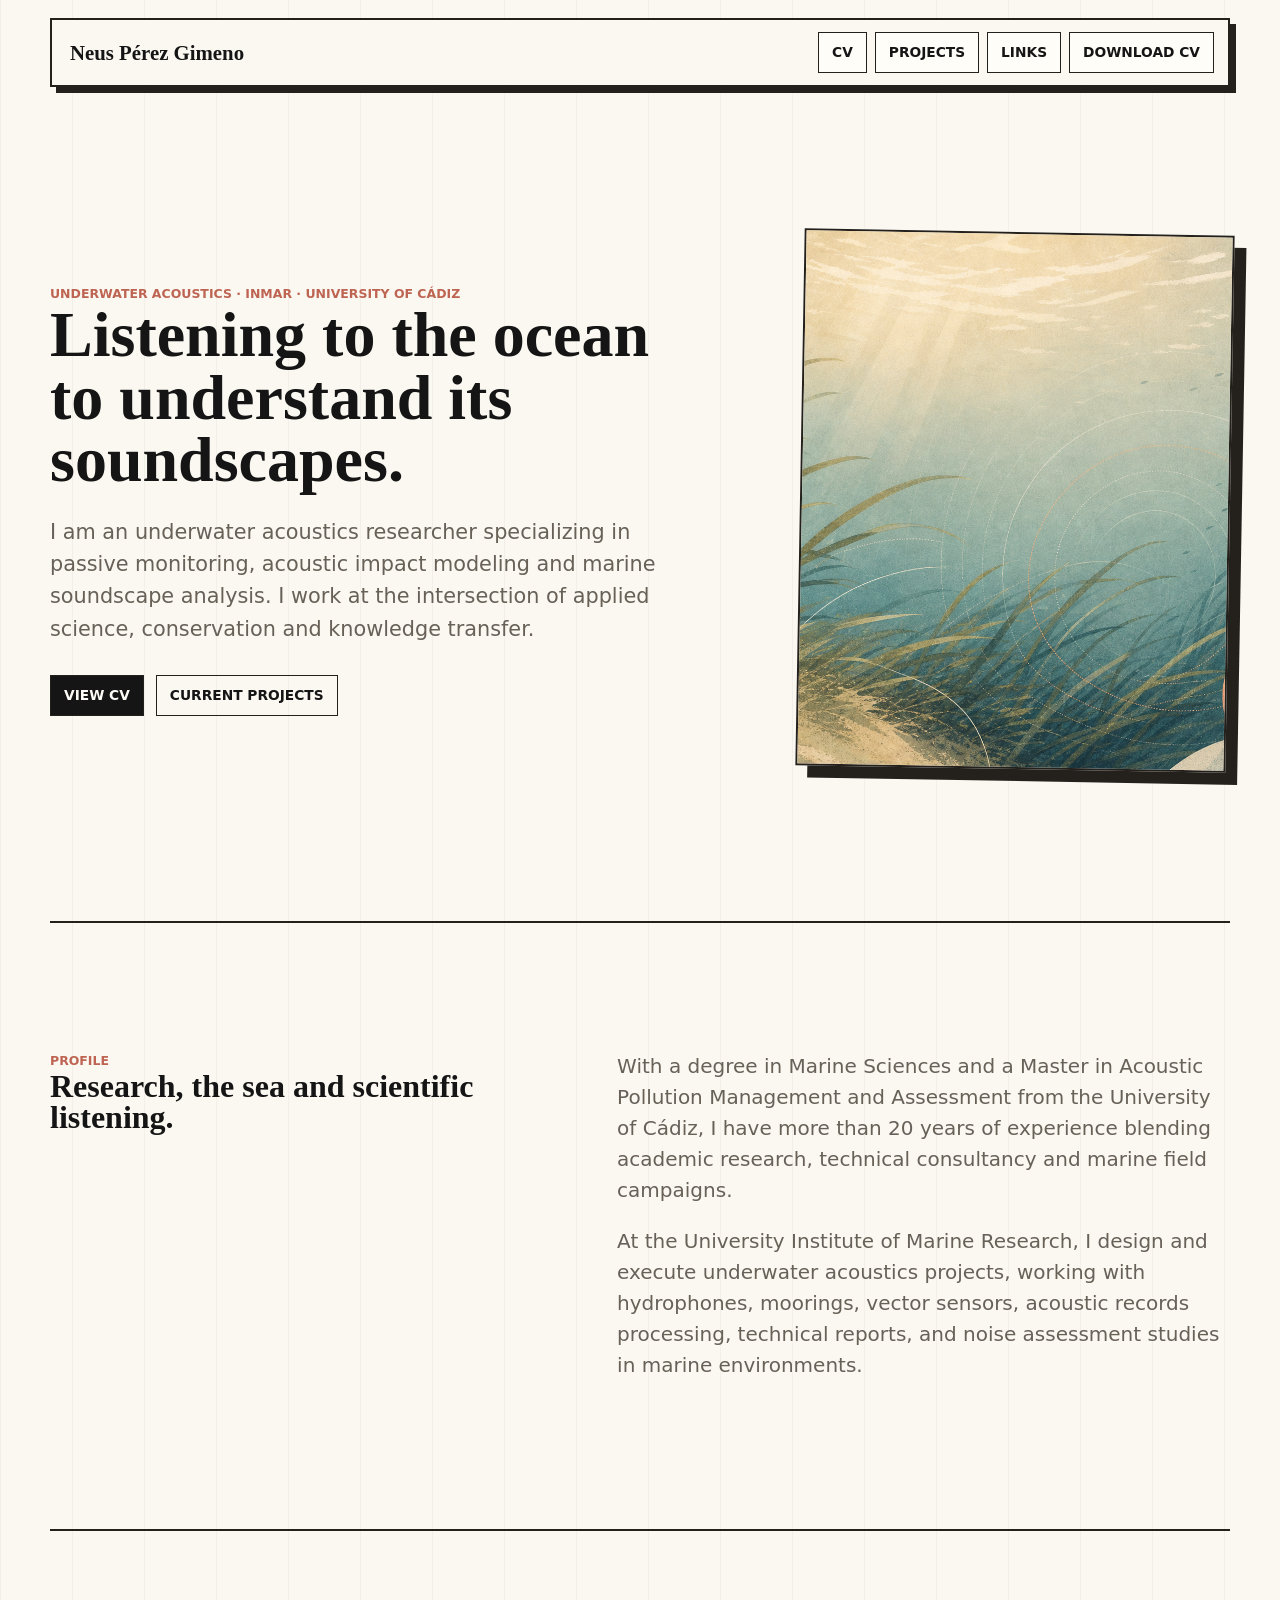
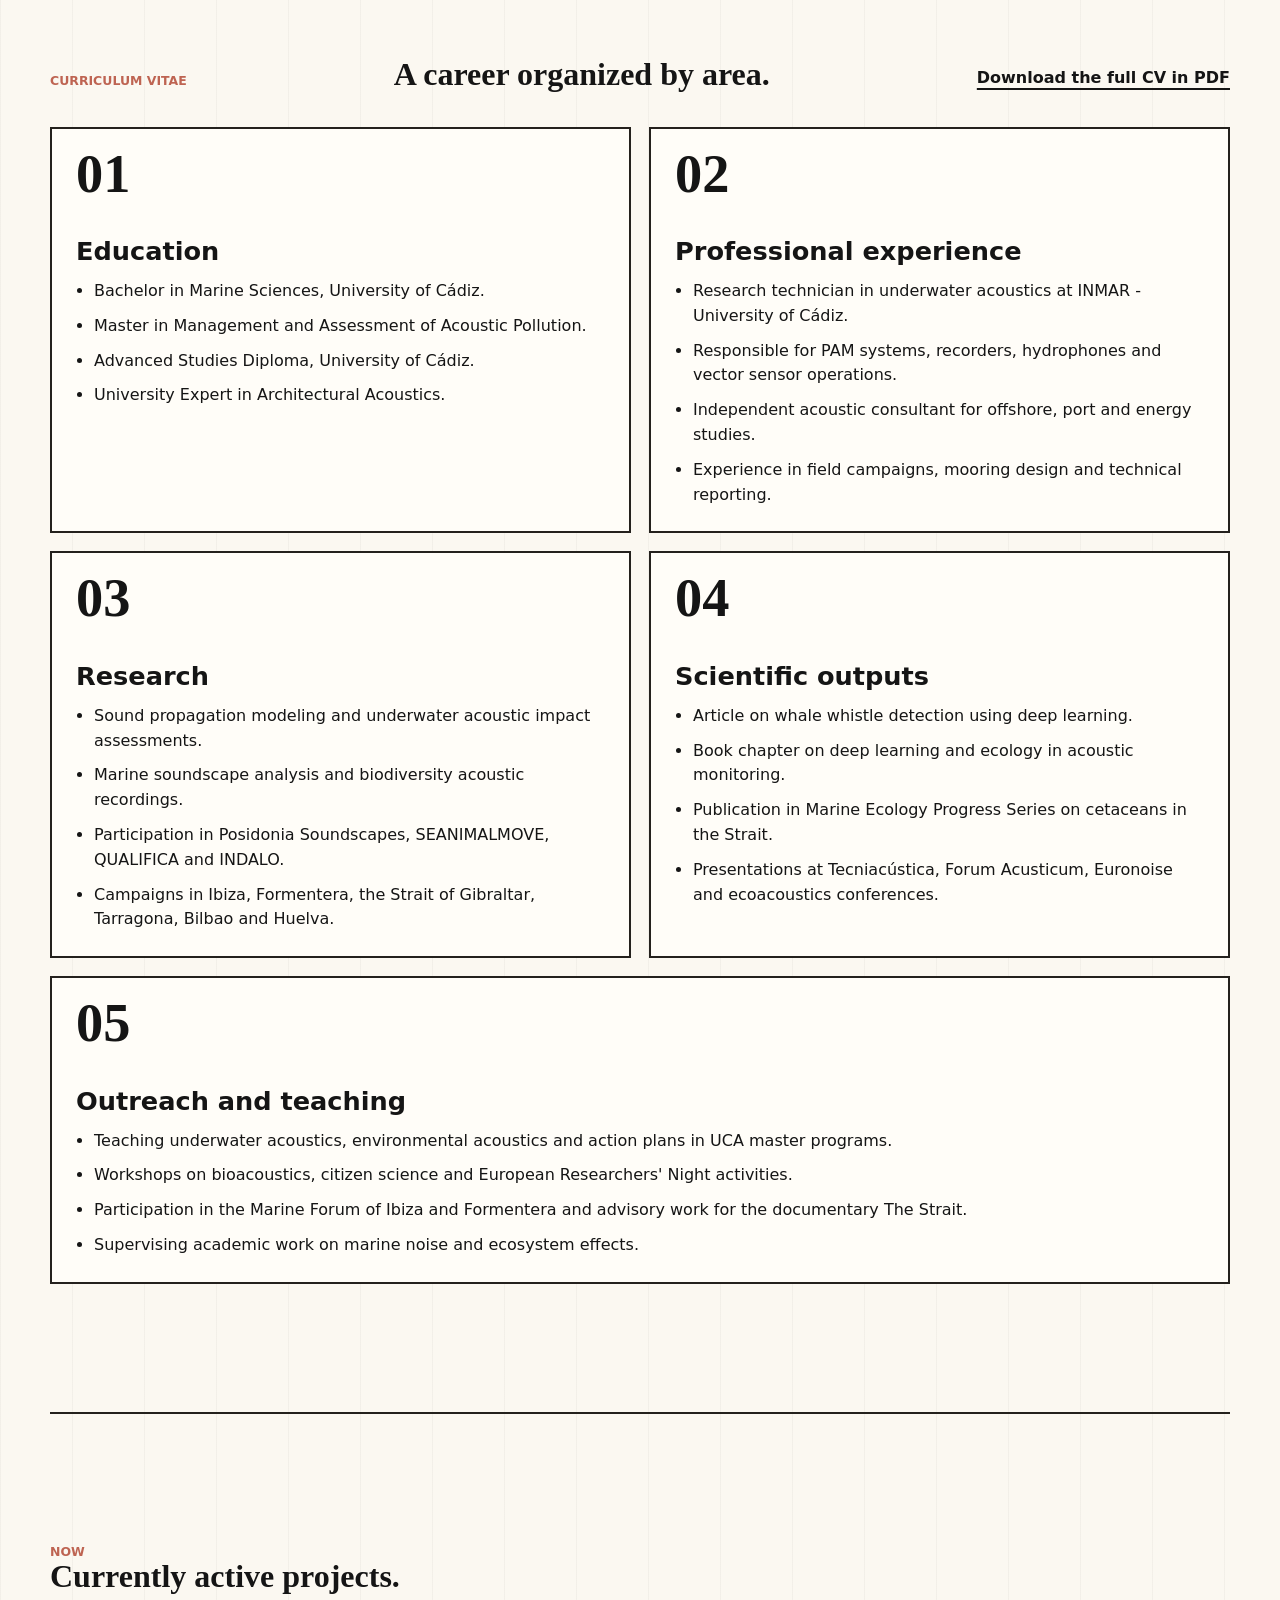
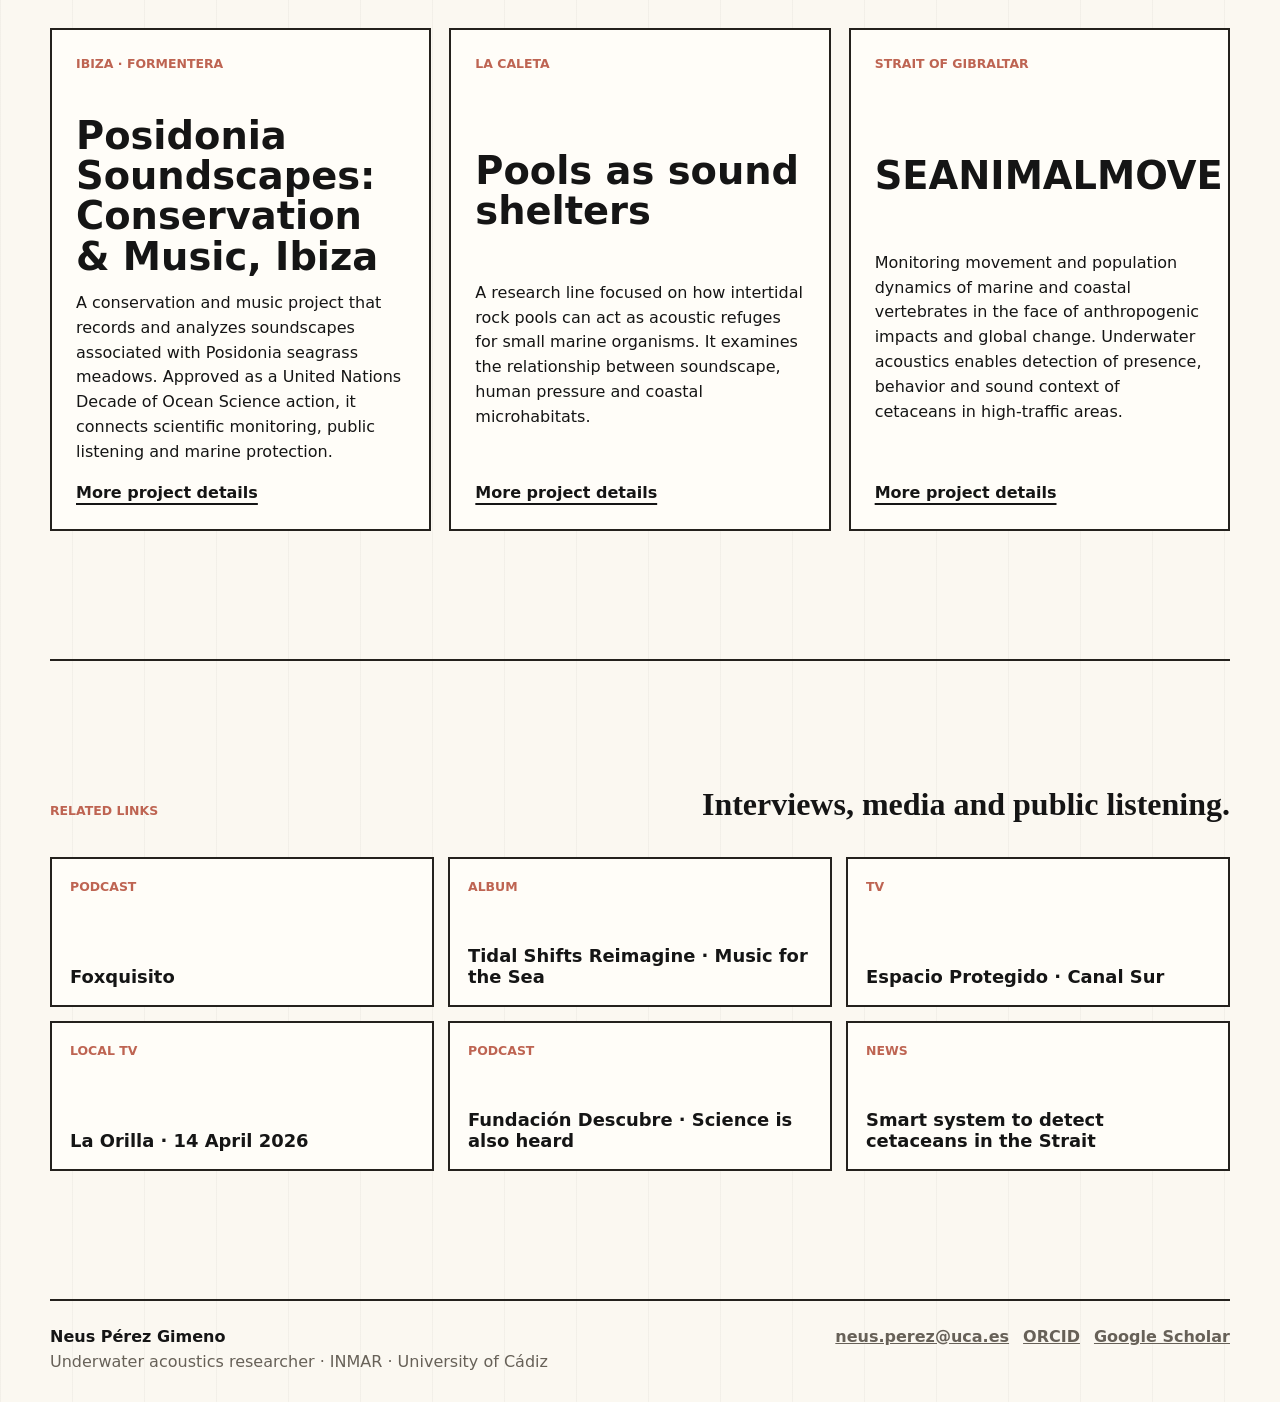
==== commit d587e302: "Update styles and links for improved layout and responsiveness" ====
--- a/index.html
+++ b/index.html
@@ -5,7 +5,7 @@
     <meta name="viewport" content="width=device-width, initial-scale=1">
     <meta name="description" content="Professional profile of Neus Pérez Gimeno, underwater acoustics researcher at INMAR - University of Cádiz.">
     <title>Neus Pérez Gimeno | Underwater Acoustics</title>
-    <link rel="stylesheet" href="styles.css">
+    <link rel="stylesheet" href="styles.css?v=20260616-hero">
   </head>
   <body>
     <header class="site-header">
--- a/styles.css
+++ b/styles.css
@@ -92,7 +92,7 @@
   min-height: calc(100vh - 100px);
   margin: 34px auto 0;
   display: grid;
-  grid-template-columns: minmax(0, 0.95fr) minmax(320px, 0.8fr);
+  grid-template-columns: minmax(0, 1fr) minmax(280px, 0.72fr);
   align-items: center;
   gap: clamp(28px, 5vw, 72px);
   padding-bottom: 42px;
@@ -125,9 +125,9 @@
 }
 
 h1 {
-  max-width: 760px;
+  max-width: 700px;
   margin-bottom: 24px;
-  font-size: clamp(2rem, 4.5vw, 4.35rem);
+  font-size: clamp(2.7rem, 5vw, 5.4rem);
 }
 
 h2 {
@@ -137,7 +137,7 @@
 
 h3 {
   margin-bottom: 14px;
-  font-size: clamp(0.65rem, 1vw, 0.85rem);
+  font-size: clamp(1.3rem, 2vw, 1.7rem);
   line-height: 1.05;
 }
 
@@ -169,6 +169,8 @@
   background: var(--paper-strong);
   box-shadow: 12px 12px 0 var(--line);
   transform: rotate(1deg);
+  justify-self: end;
+  width: min(100%, 430px);
 }
 
 .hero-media img {
@@ -357,10 +359,16 @@
 
   .hero {
     min-height: auto;
+    gap: 28px;
   }
 
   .hero-media img {
     aspect-ratio: 16 / 11;
+  }
+
+  .hero-media {
+    justify-self: stretch;
+    width: 100%;
   }
 
   .section-heading,
@@ -390,7 +398,7 @@
   }
 
   h1 {
-    font-size: clamp(3.1rem, 18vw, 4.5rem);
+    font-size: clamp(2.55rem, 13vw, 3.65rem);
   }
 
   .nav a,
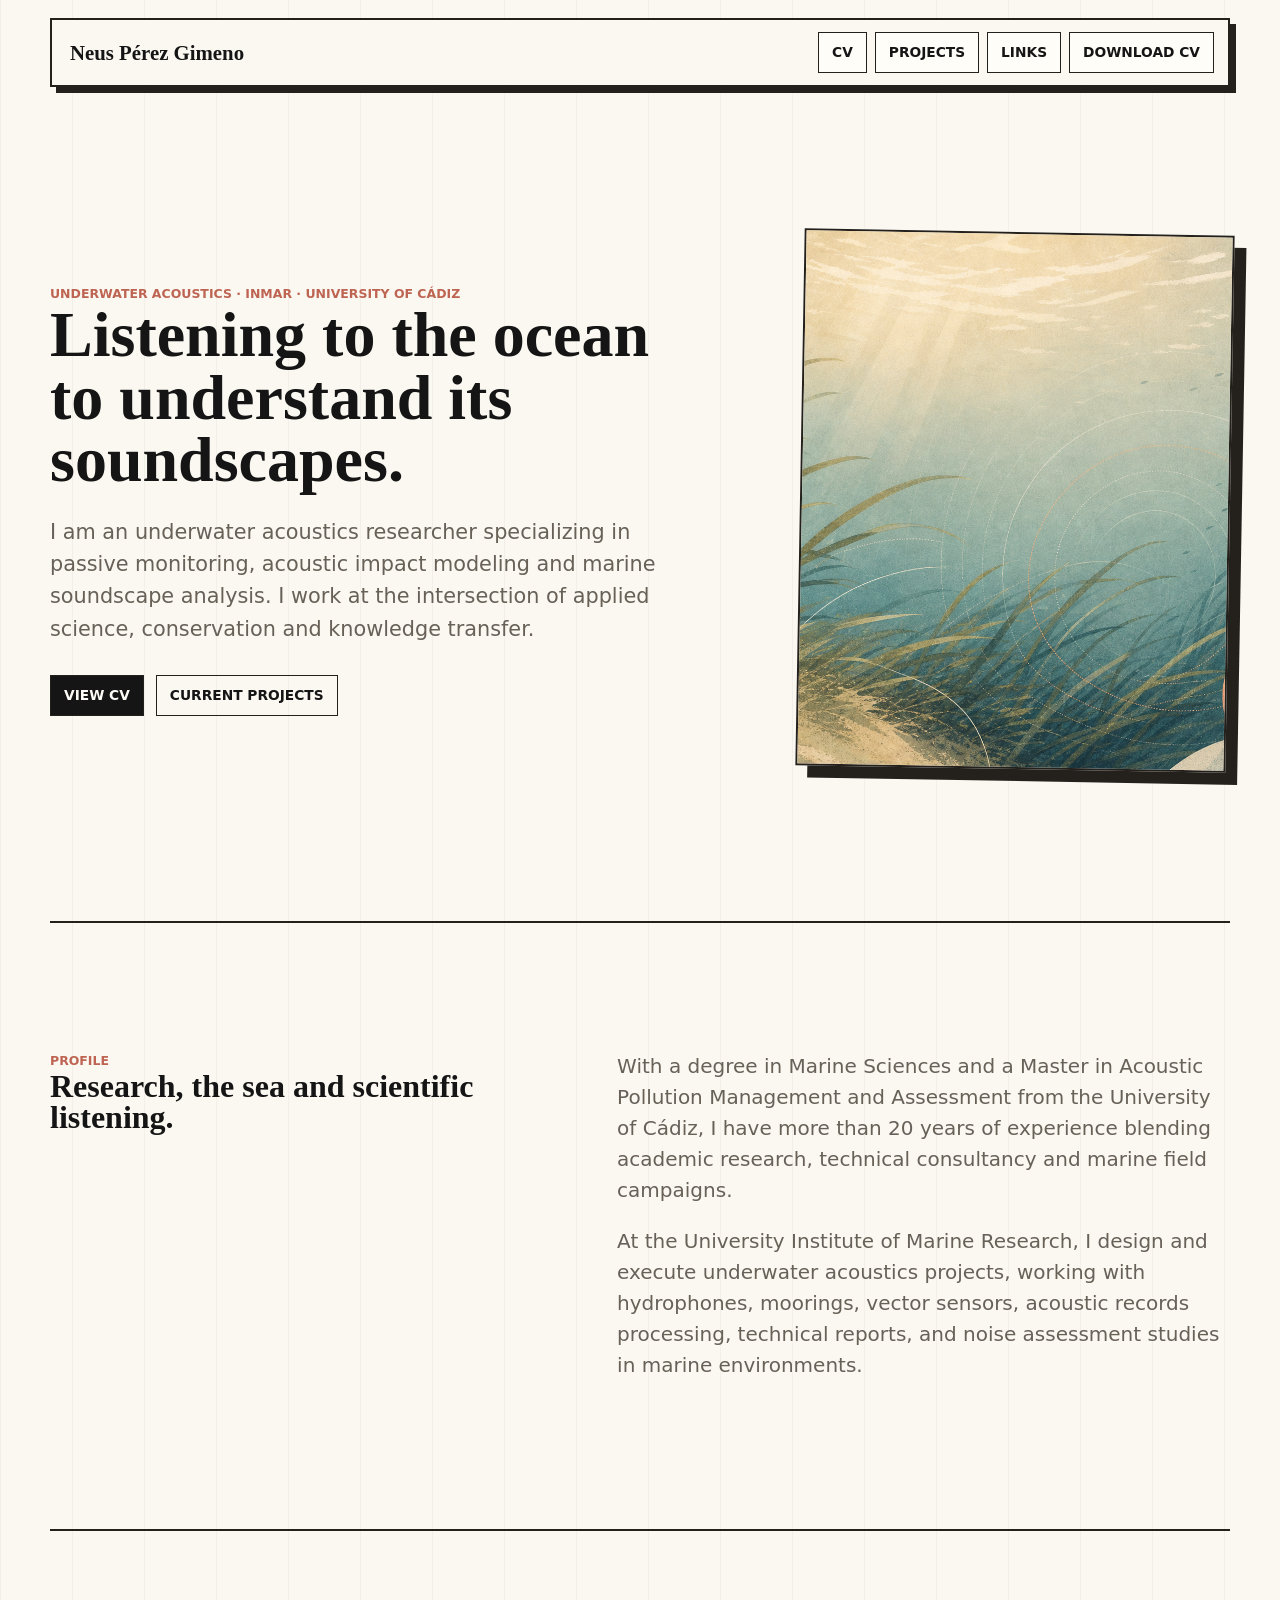
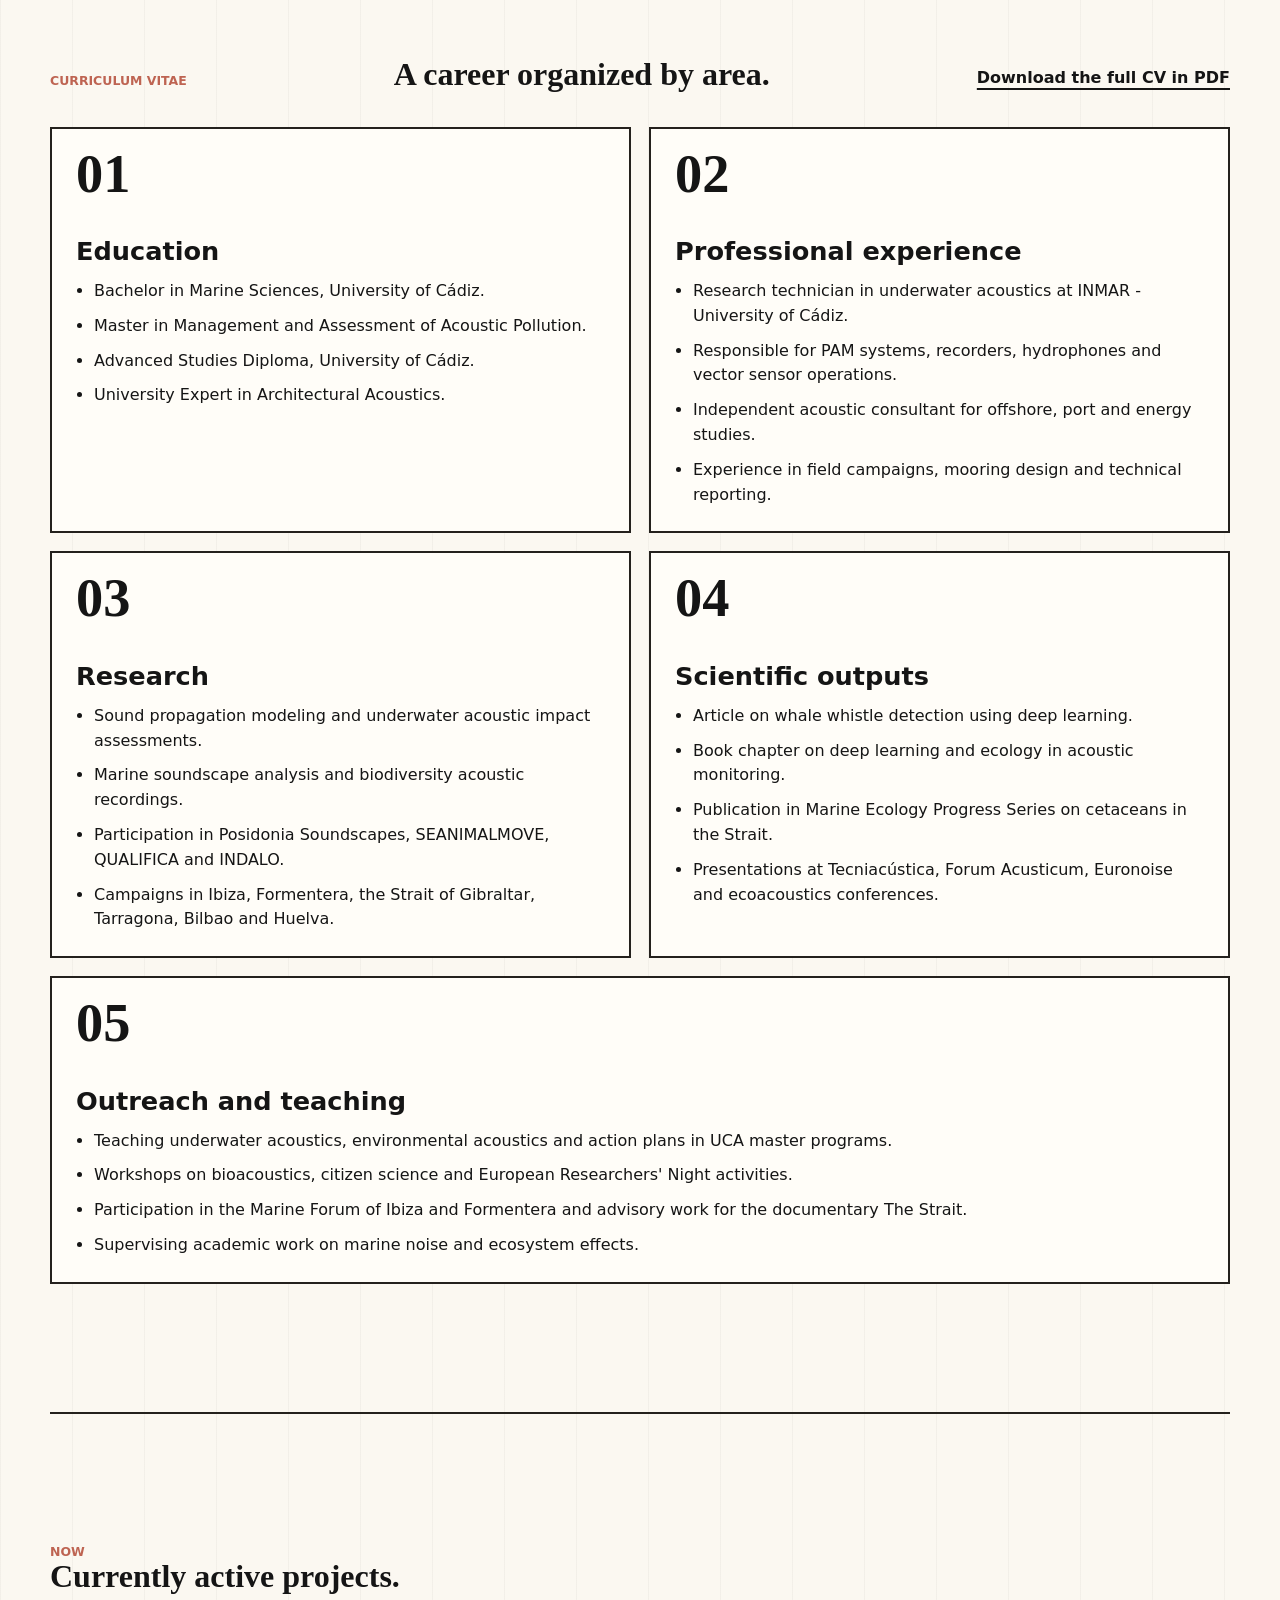
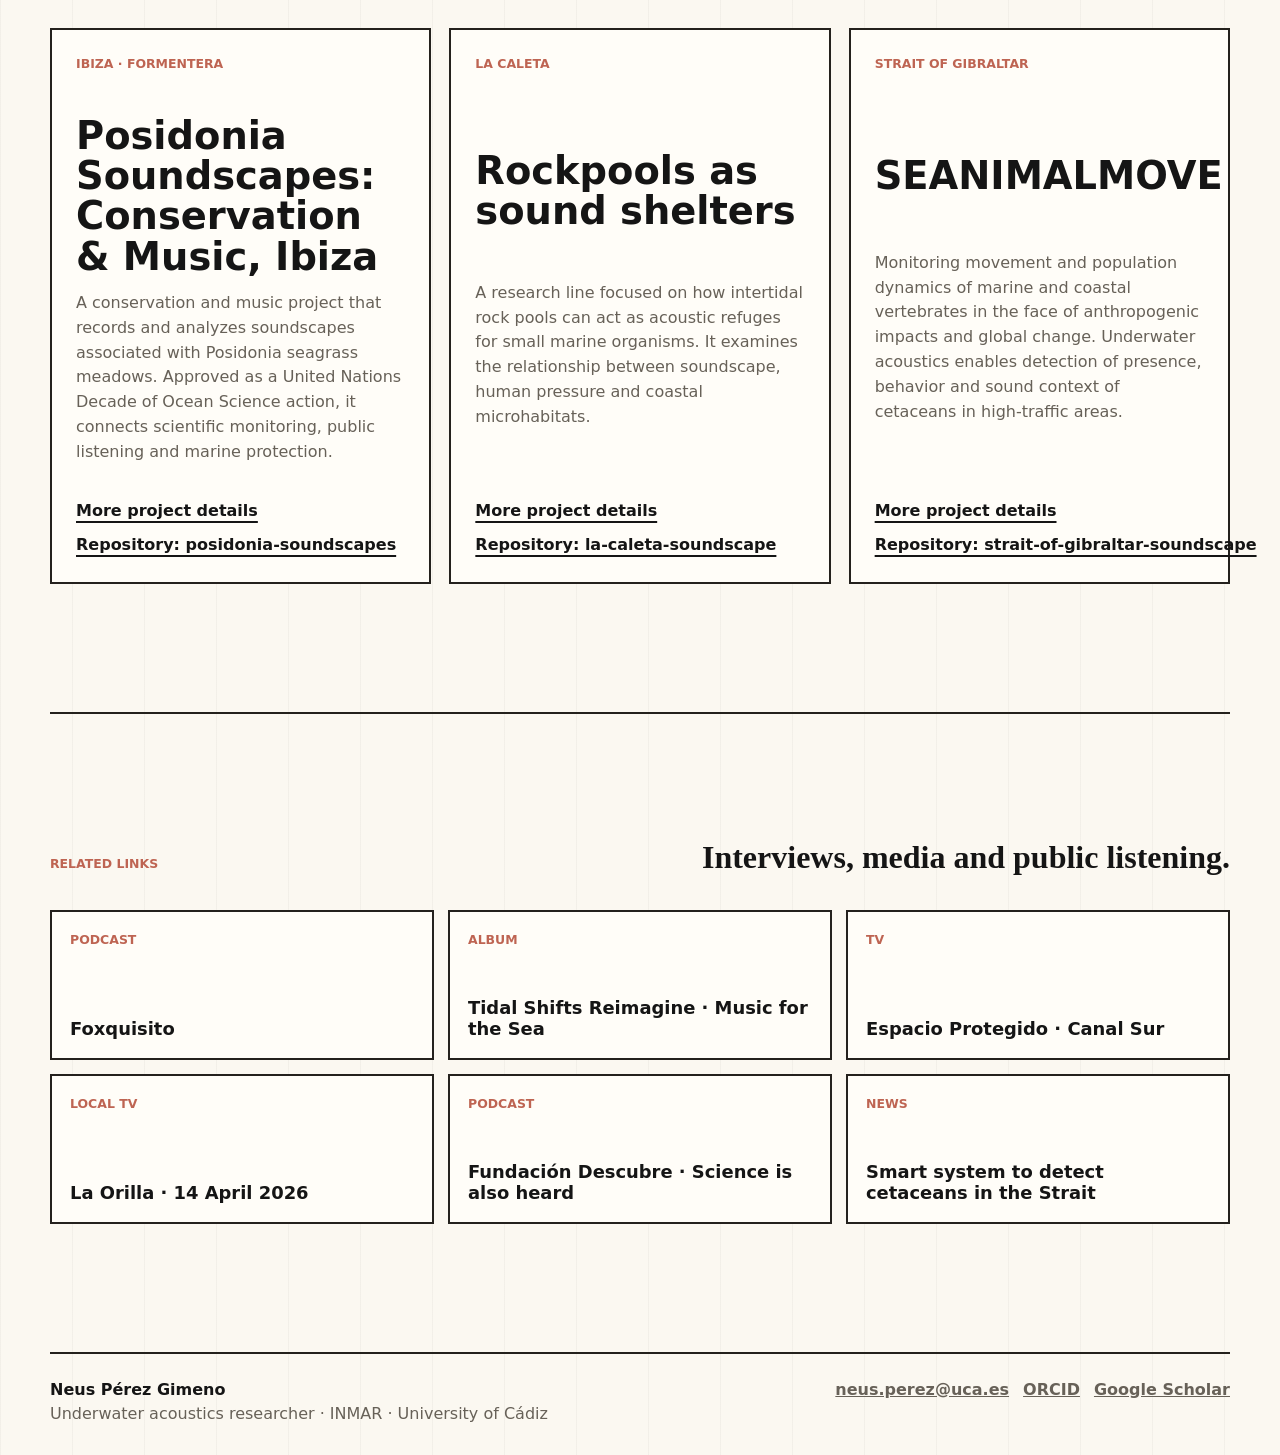
==== commit 1c26e2af: "Link projects to their repositories" ====
--- a/index.html
+++ b/index.html
@@ -136,17 +136,23 @@
               Posidonia seagrass meadows. Approved as a United Nations Decade of Ocean Science action,
               it connects scientific monitoring, public listening and marine protection.
             </p>
-            <a class="text-link" href="projects.html">More project details</a>
+            <div class="project-links">
+              <a class="text-link" href="projects.html">More project details</a>
+              <a class="text-link" href="https://github.com/neuspergim/posidonia-soundscapes">Repository: posidonia-soundscapes</a>
+            </div>
           </article>
           <article class="project">
             <p class="project-label">La Caleta</p>
-            <h3>Pools as sound shelters</h3>
+            <h3>Rockpools as sound shelters</h3>
             <p>
               A research line focused on how intertidal rock pools can act as acoustic refuges for
               small marine organisms. It examines the relationship between soundscape, human pressure
               and coastal microhabitats.
             </p>
-            <a class="text-link" href="projects.html">More project details</a>
+            <div class="project-links">
+              <a class="text-link" href="projects.html">More project details</a>
+              <a class="text-link" href="https://github.com/neuspergim/la-caleta-soundscape">Repository: la-caleta-soundscape</a>
+            </div>
           </article>
           <article class="project">
             <p class="project-label">Strait of Gibraltar</p>
@@ -156,7 +162,10 @@
               of anthropogenic impacts and global change. Underwater acoustics enables detection of presence,
               behavior and sound context of cetaceans in high-traffic areas.
             </p>
-            <a class="text-link" href="projects.html">More project details</a>
+            <div class="project-links">
+              <a class="text-link" href="projects.html">More project details</a>
+              <a class="text-link" href="https://github.com/neuspergim/strait-of-gibraltar-soundscape">Repository: strait-of-gibraltar-soundscape</a>
+            </div>
           </article>
         </div>
       </section>
--- a/styles.css
+++ b/styles.css
@@ -285,8 +285,19 @@
   font-size: clamp(2rem, 3vw, 3rem);
 }
 
-.project p:last-child {
+.project > p:last-of-type {
   color: var(--muted);
+}
+
+.project-links {
+  display: flex;
+  flex-wrap: wrap;
+  gap: 10px 18px;
+  margin-top: 18px;
+}
+
+.project-links .text-link {
+  overflow-wrap: anywhere;
 }
 
 .links-grid {
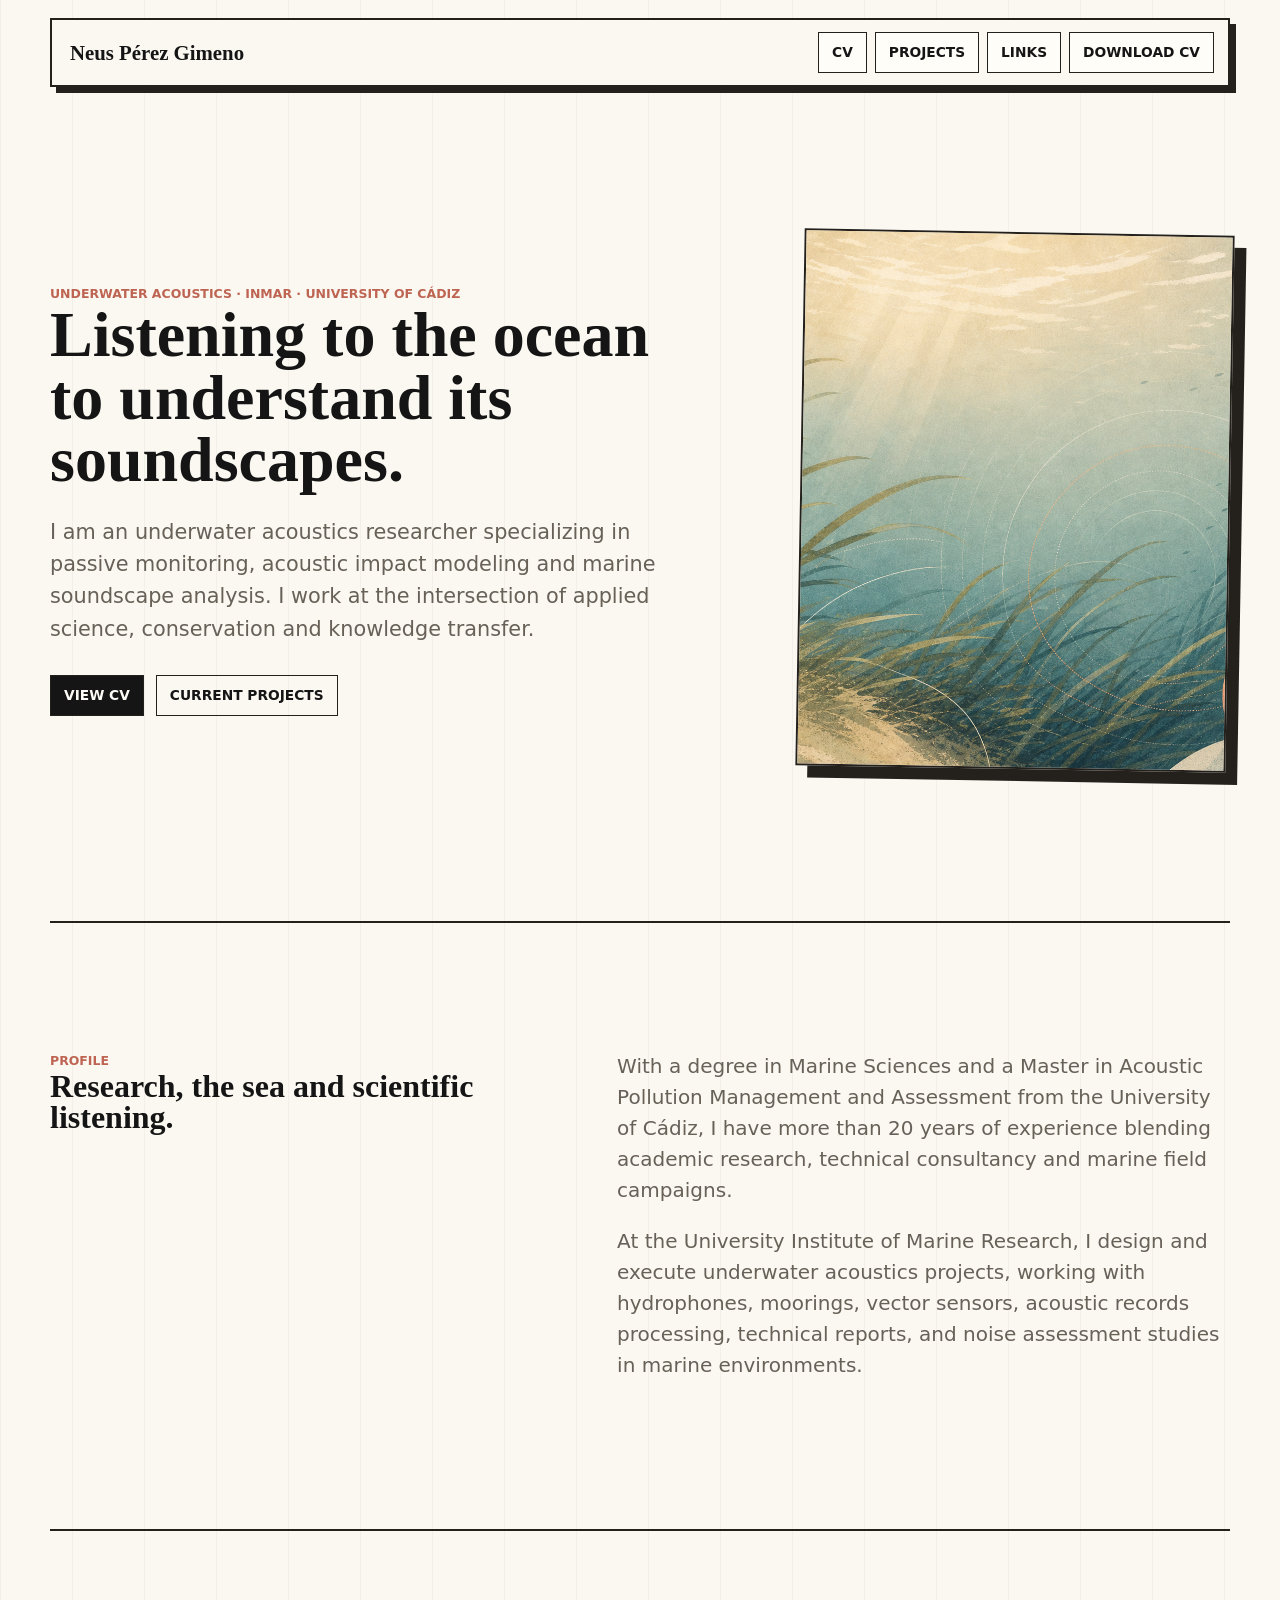
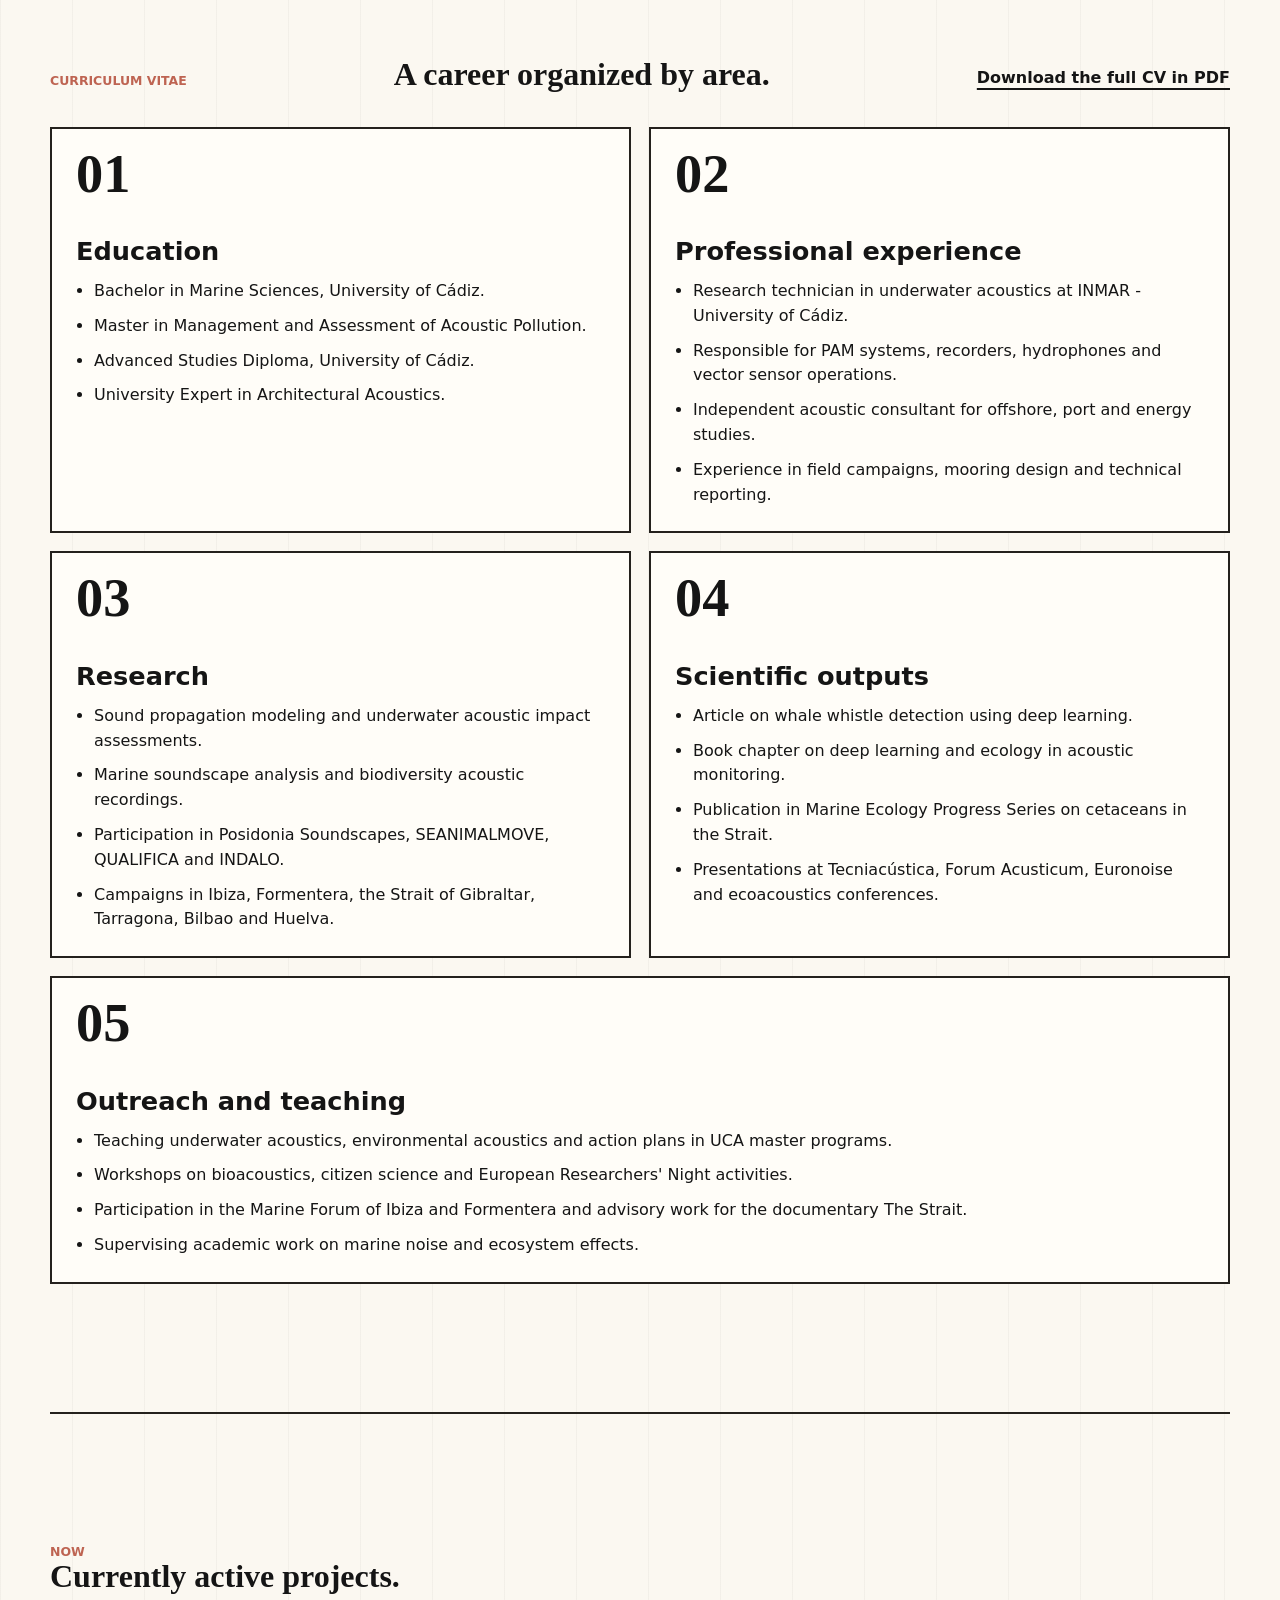
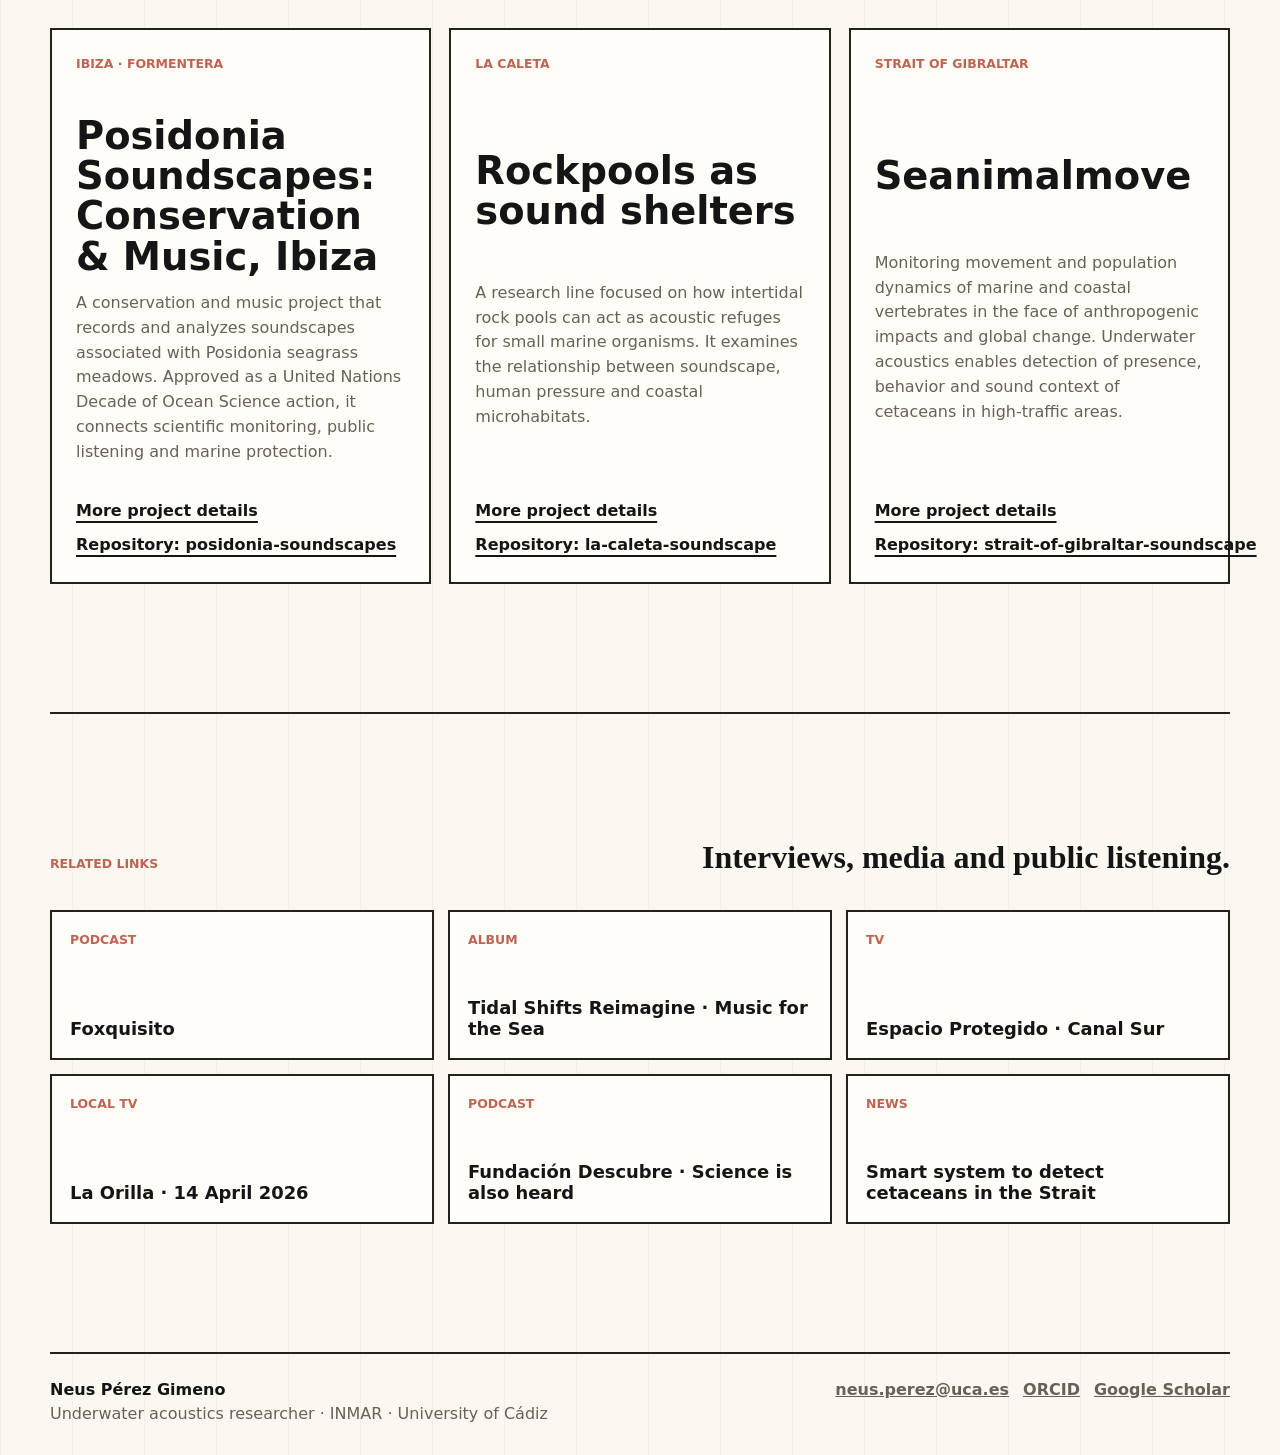
==== commit ba0a543c: "Adjust Seanimalmove project heading" ====
--- a/index.html
+++ b/index.html
@@ -156,7 +156,7 @@
           </article>
           <article class="project">
             <p class="project-label">Strait of Gibraltar</p>
-            <h3>SEANIMALMOVE</h3>
+            <h3>Seanimalmove</h3>
             <p>
               Monitoring movement and population dynamics of marine and coastal vertebrates in the face
               of anthropogenic impacts and global change. Underwater acoustics enables detection of presence,
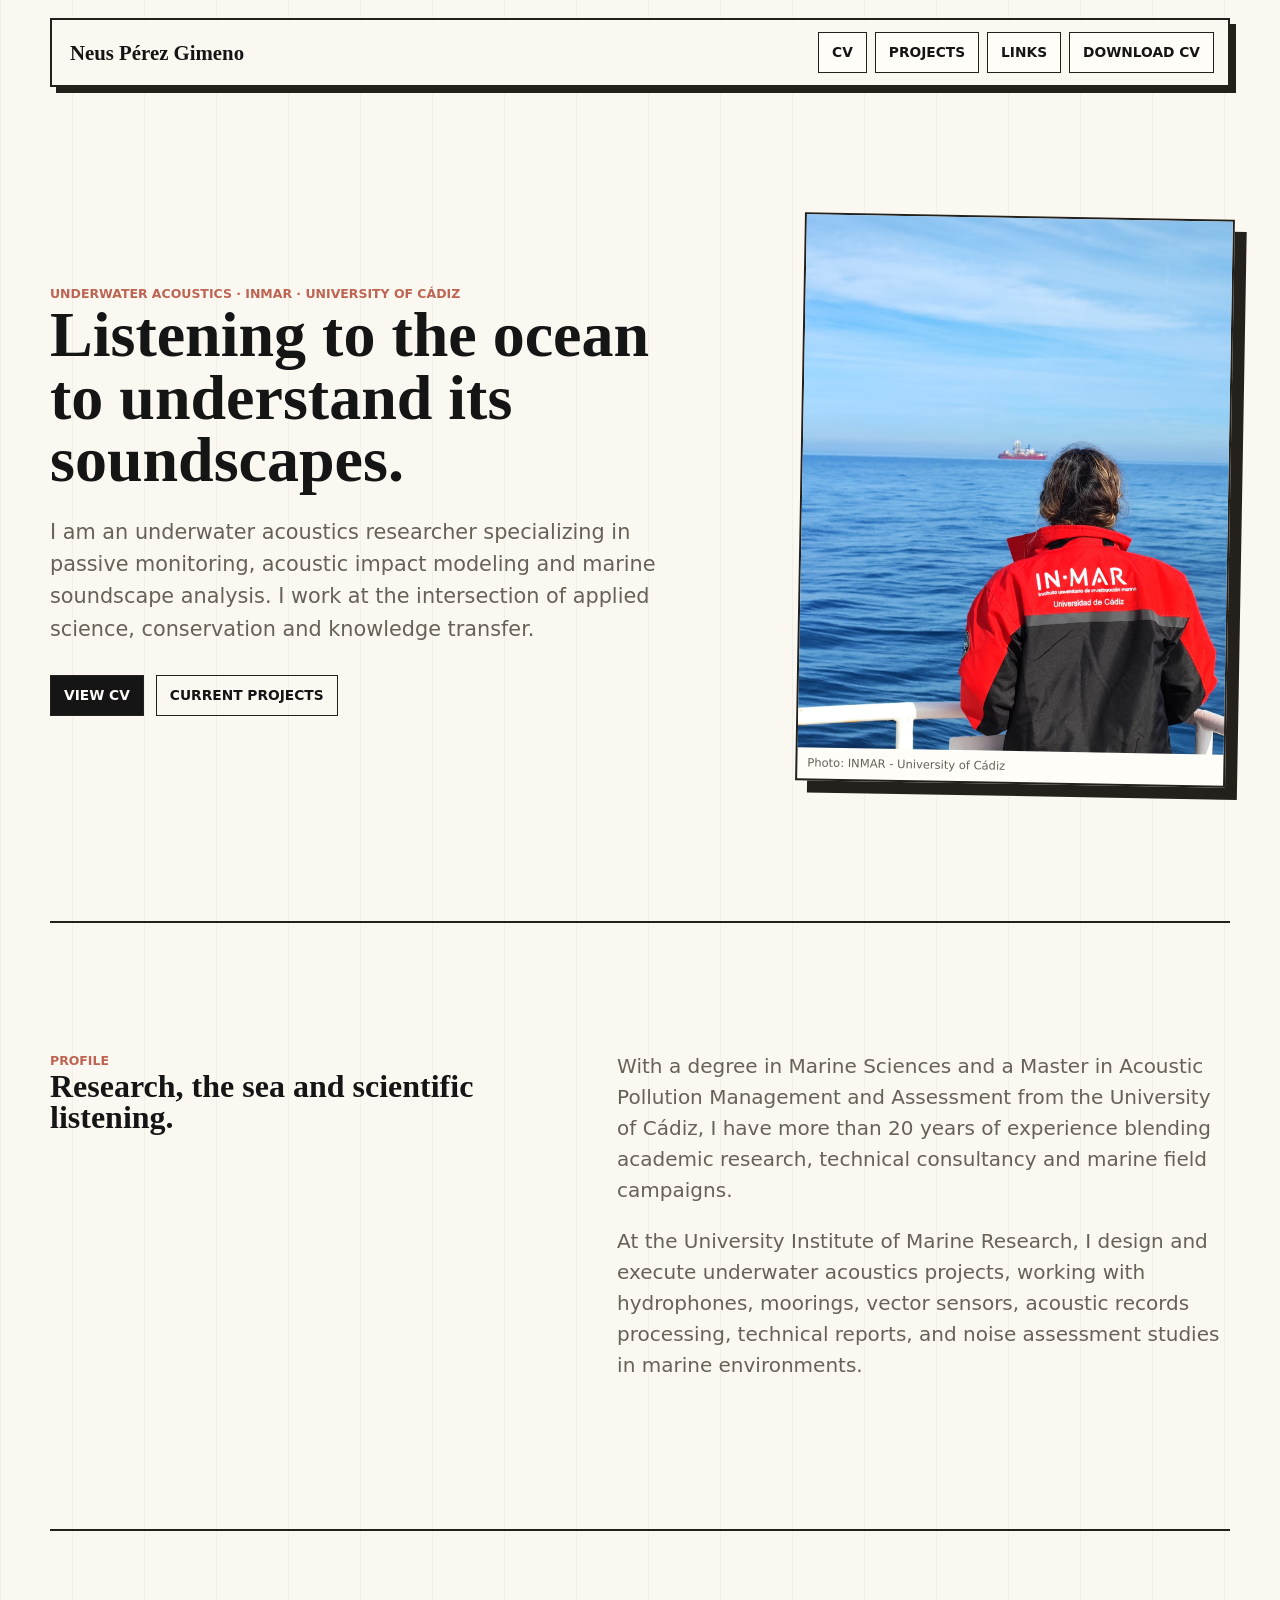
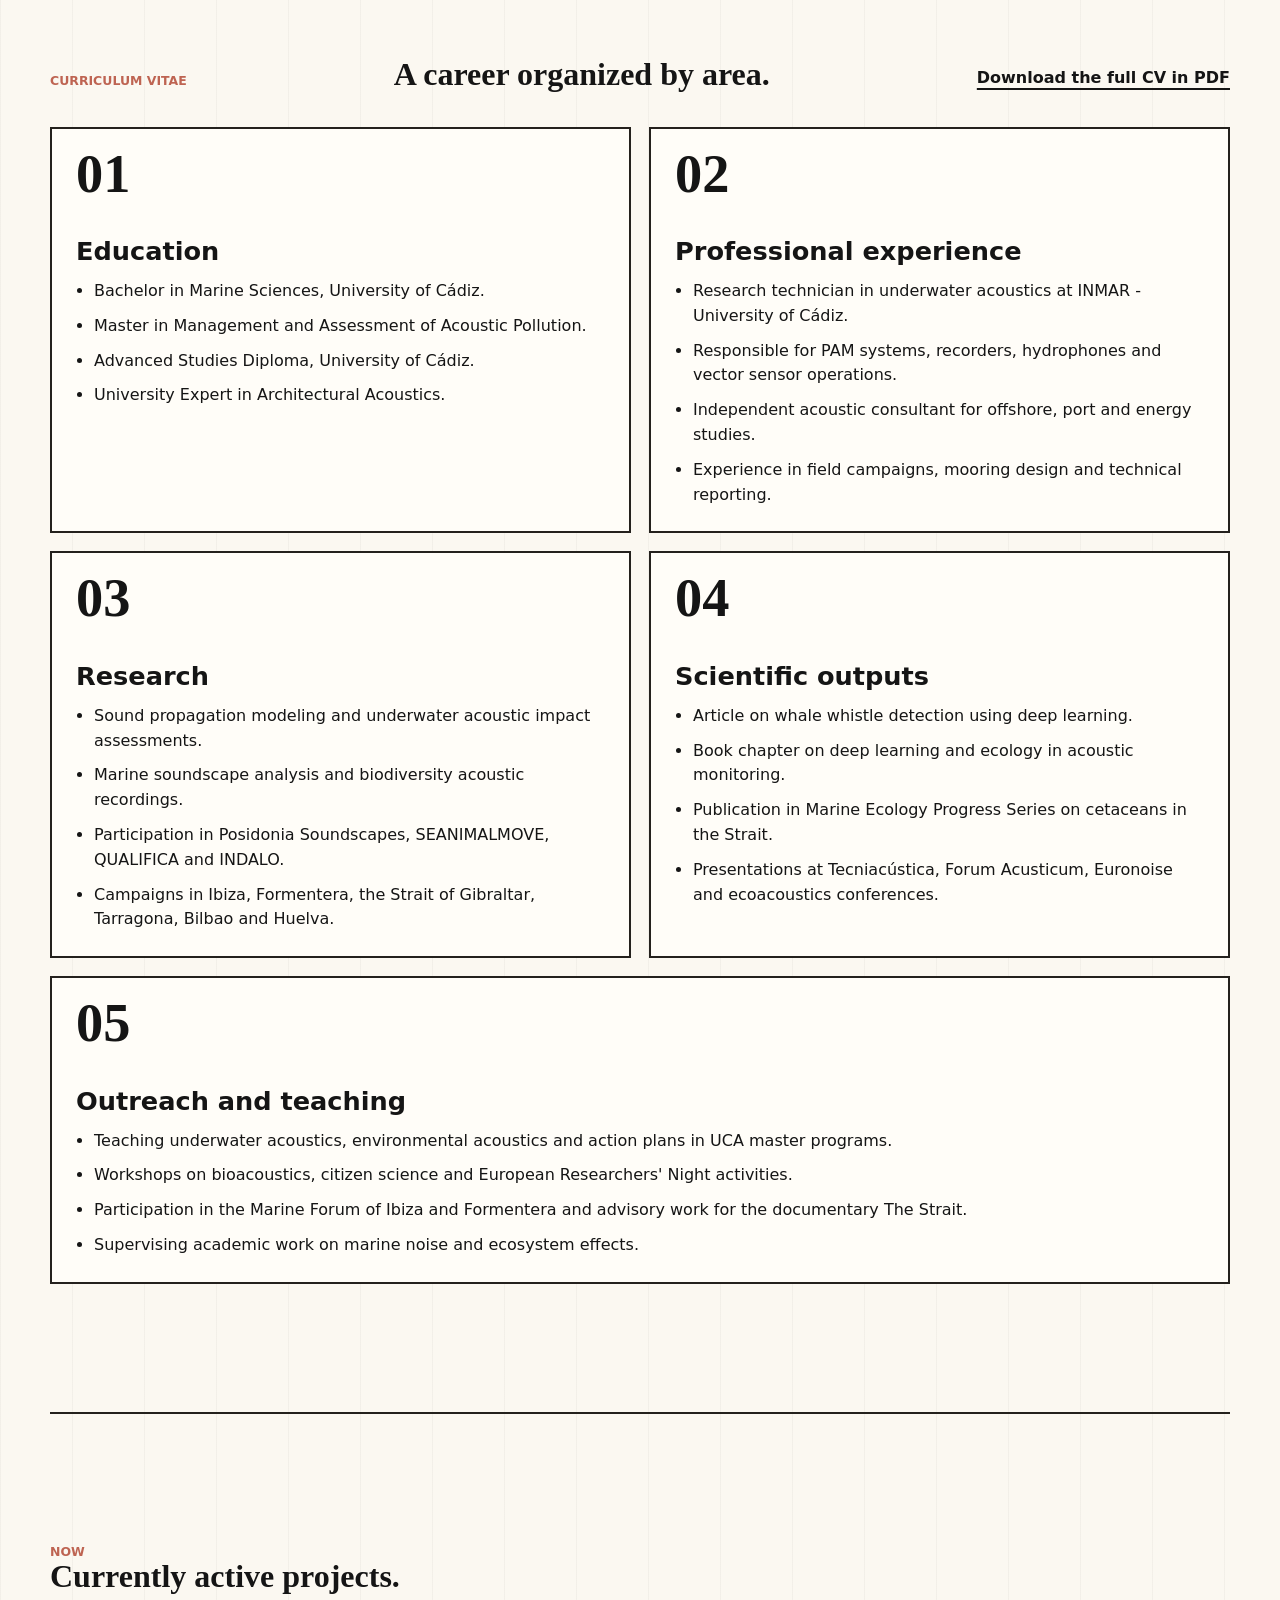
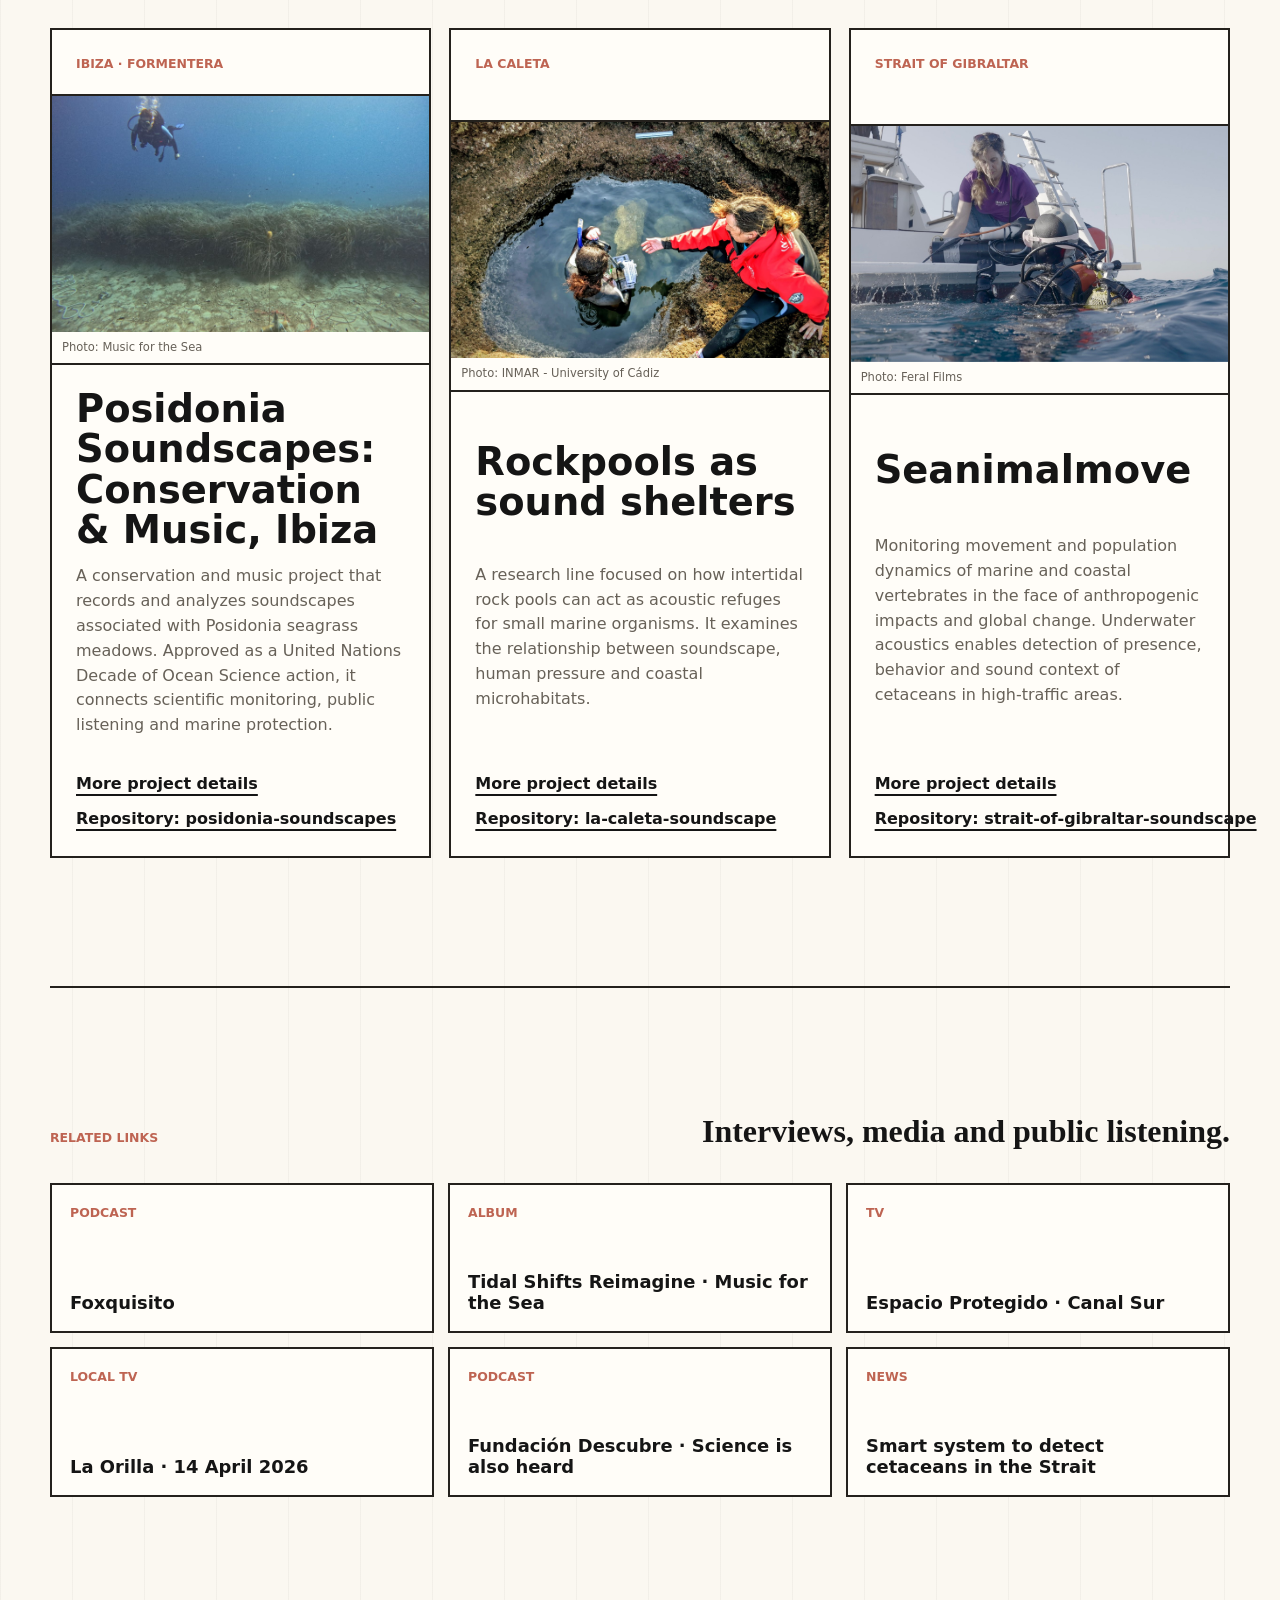
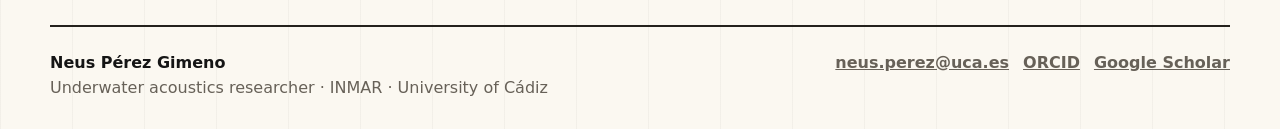
==== commit ab90580c: "Add credited project photography" ====
--- a/index.html
+++ b/index.html
@@ -34,7 +34,8 @@
           </div>
         </div>
         <figure class="hero-media">
-          <img src="assets/hero-soundscape.png" alt="Editorial illustration of a Posidonia underwater meadow with sound waves.">
+          <img src="assets/00 Foto INMAR University.jpeg" alt="Neus Perez-Gimeno during marine fieldwork for INMAR - University of Cádiz.">
+          <figcaption class="media-credit">Photo: INMAR - University of Cádiz</figcaption>
         </figure>
       </section>
 
@@ -130,6 +131,10 @@
         <div class="project-list">
           <article class="project">
             <p class="project-label">Ibiza · Formentera</p>
+            <figure class="project-media">
+              <img loading="lazy" src="assets/01 Deployment Posidonia.jpeg" alt="Diver deploying acoustic monitoring equipment beside a Posidonia oceanica meadow.">
+              <figcaption>Photo: Music for the Sea</figcaption>
+            </figure>
             <h3>Posidonia Soundscapes: Conservation & Music, Ibiza</h3>
             <p>
               A conservation and music project that records and analyzes soundscapes associated with
@@ -143,6 +148,10 @@
           </article>
           <article class="project">
             <p class="project-label">La Caleta</p>
+            <figure class="project-media">
+              <img loading="lazy" src="assets/02 Rockpools field work 02.jpeg" alt="Researchers deploying acoustic monitoring equipment inside a rockpool at La Caleta.">
+              <figcaption>Photo: INMAR - University of Cádiz</figcaption>
+            </figure>
             <h3>Rockpools as sound shelters</h3>
             <p>
               A research line focused on how intertidal rock pools can act as acoustic refuges for
@@ -156,6 +165,10 @@
           </article>
           <article class="project">
             <p class="project-label">Strait of Gibraltar</p>
+            <figure class="project-media">
+              <img loading="lazy" src="assets/03 Deployment in The Strait 01.jpeg" alt="Researcher supporting a diver during an acoustic equipment deployment in the Strait of Gibraltar.">
+              <figcaption>Photo: Feral Films</figcaption>
+            </figure>
             <h3>Seanimalmove</h3>
             <p>
               Monitoring movement and population dynamics of marine and coastal vertebrates in the face
--- a/styles.css
+++ b/styles.css
@@ -180,6 +180,16 @@
   object-fit: cover;
 }
 
+.media-credit,
+.project-media figcaption,
+.project-gallery figcaption {
+  margin: 0;
+  padding: 8px 10px;
+  color: var(--muted);
+  font-size: 0.72rem;
+  line-height: 1.35;
+}
+
 .section-grid,
 .cv-section,
 .projects,
@@ -285,6 +295,42 @@
   font-size: clamp(2rem, 3vw, 3rem);
 }
 
+.project-media {
+  margin: 20px -24px 0;
+  border-top: 2px solid var(--line);
+  border-bottom: 2px solid var(--line);
+}
+
+.project-media img,
+.project-gallery img {
+  display: block;
+  width: 100%;
+  aspect-ratio: 16 / 10;
+  object-fit: cover;
+}
+
+.project-media + h3 {
+  margin-top: 24px;
+}
+
+.project-gallery {
+  display: grid;
+  grid-template-columns: repeat(2, minmax(0, 1fr));
+  gap: 12px;
+  margin: 0 0 28px;
+}
+
+.project-gallery figure {
+  margin: 0;
+  overflow: hidden;
+  border: 1.5px solid var(--line);
+  background: var(--paper);
+}
+
+.projects > .project + .project {
+  margin-top: 18px;
+}
+
 .project > p:last-of-type {
   color: var(--muted);
 }
@@ -364,6 +410,7 @@
   .hero,
   .section-grid,
   .project-list,
+  .project-gallery,
   .links-grid {
     grid-template-columns: 1fr;
   }
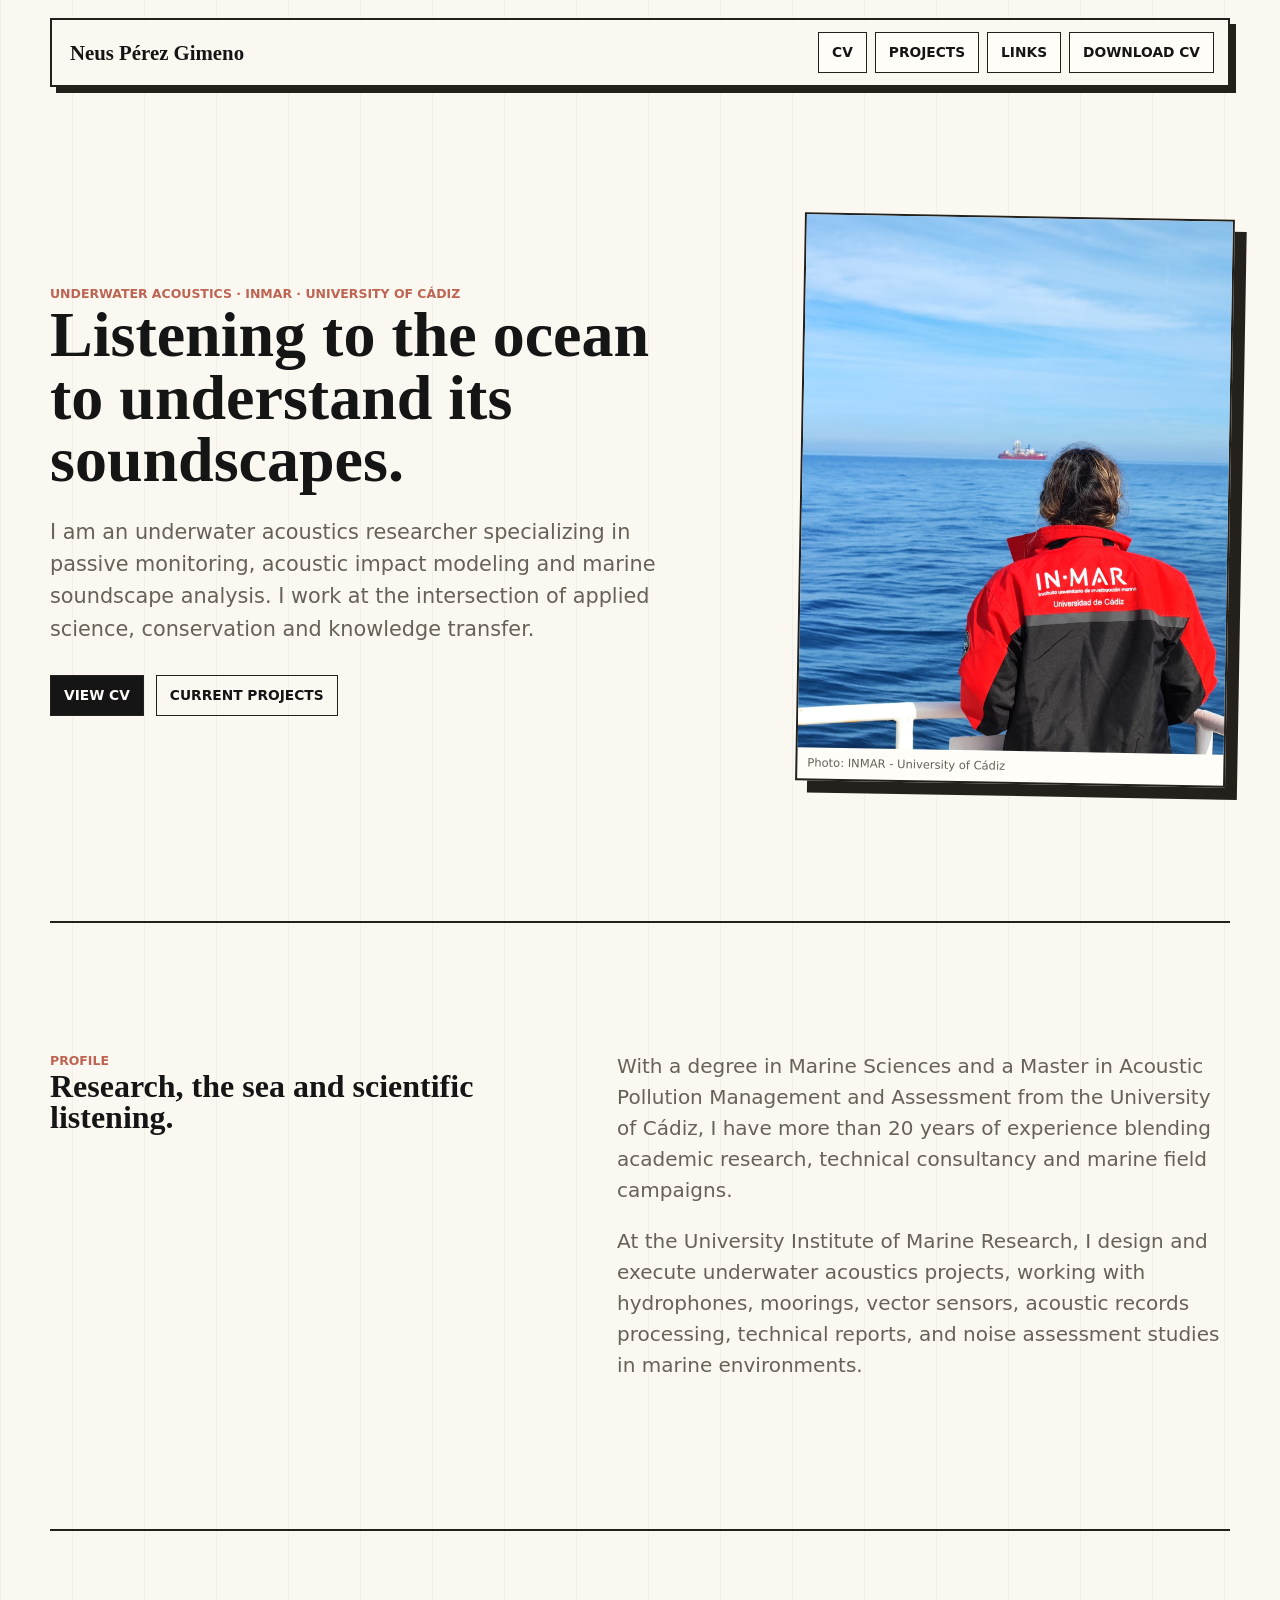
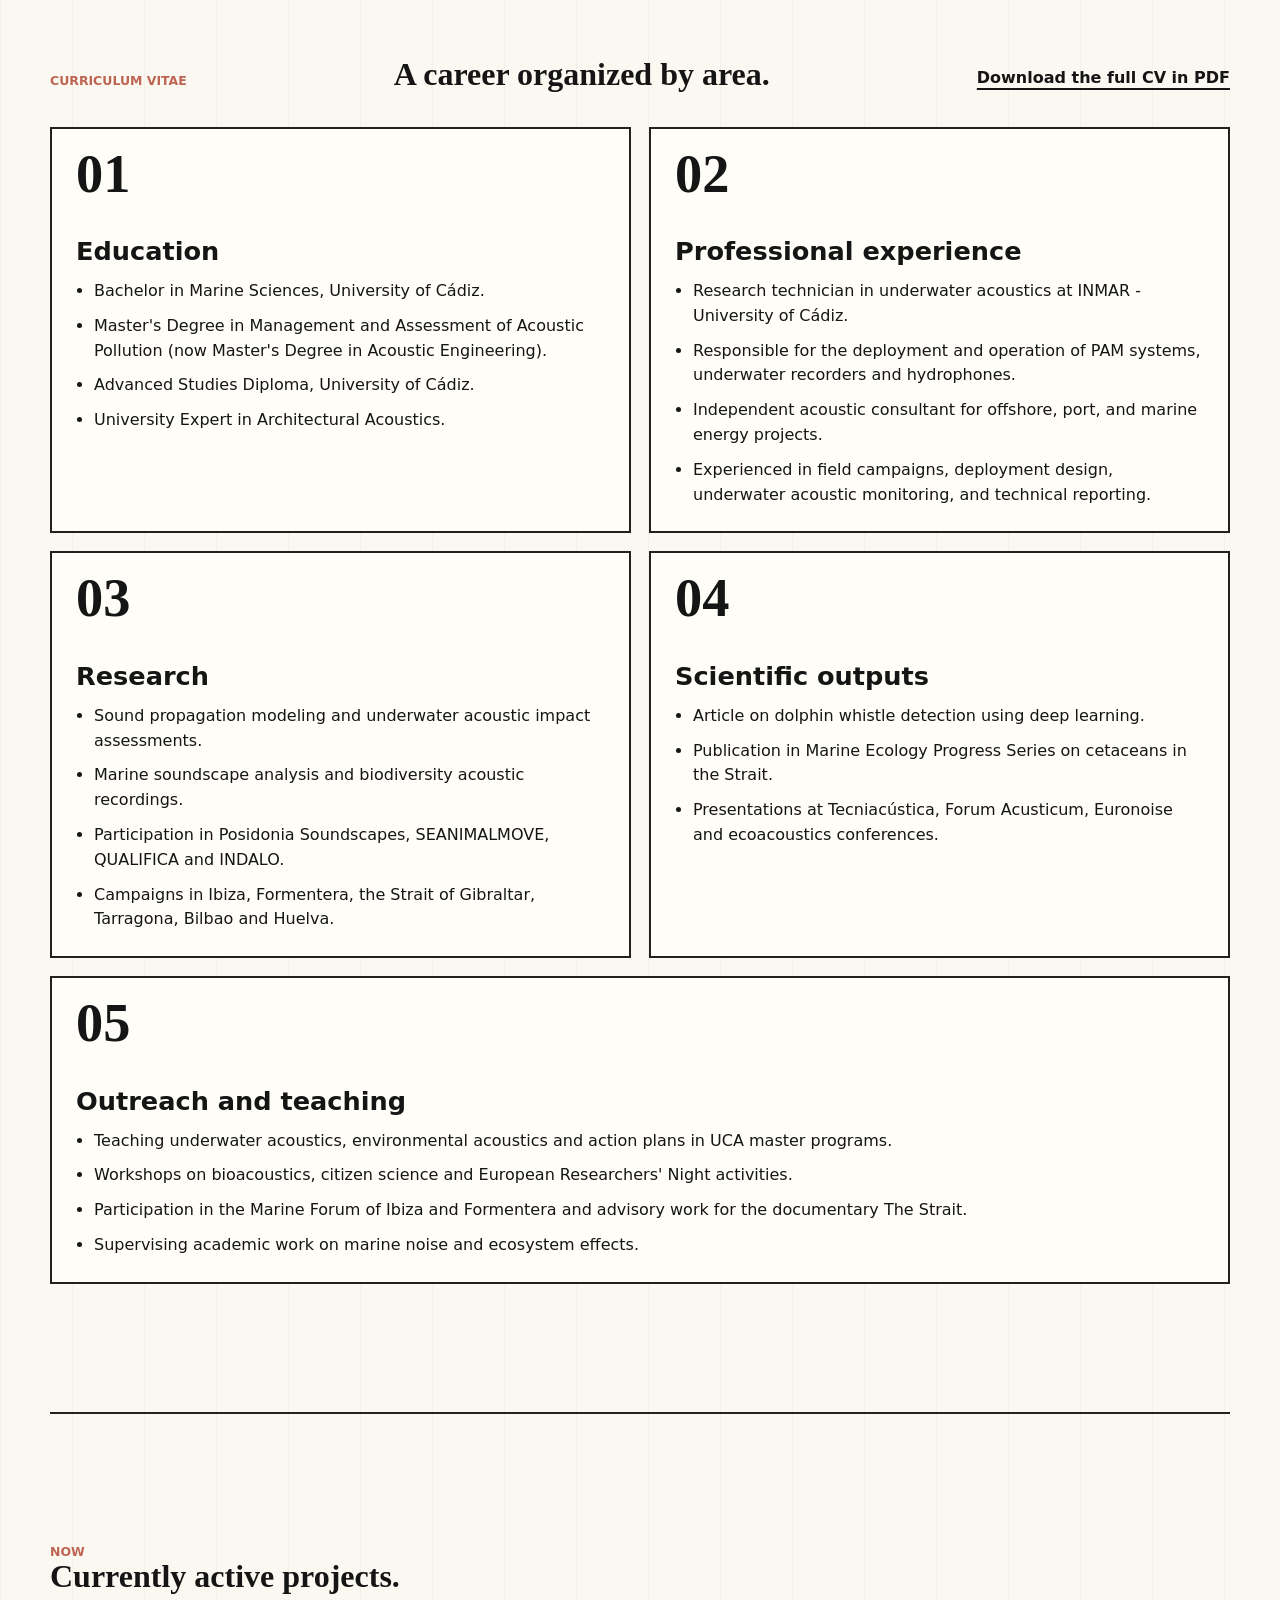
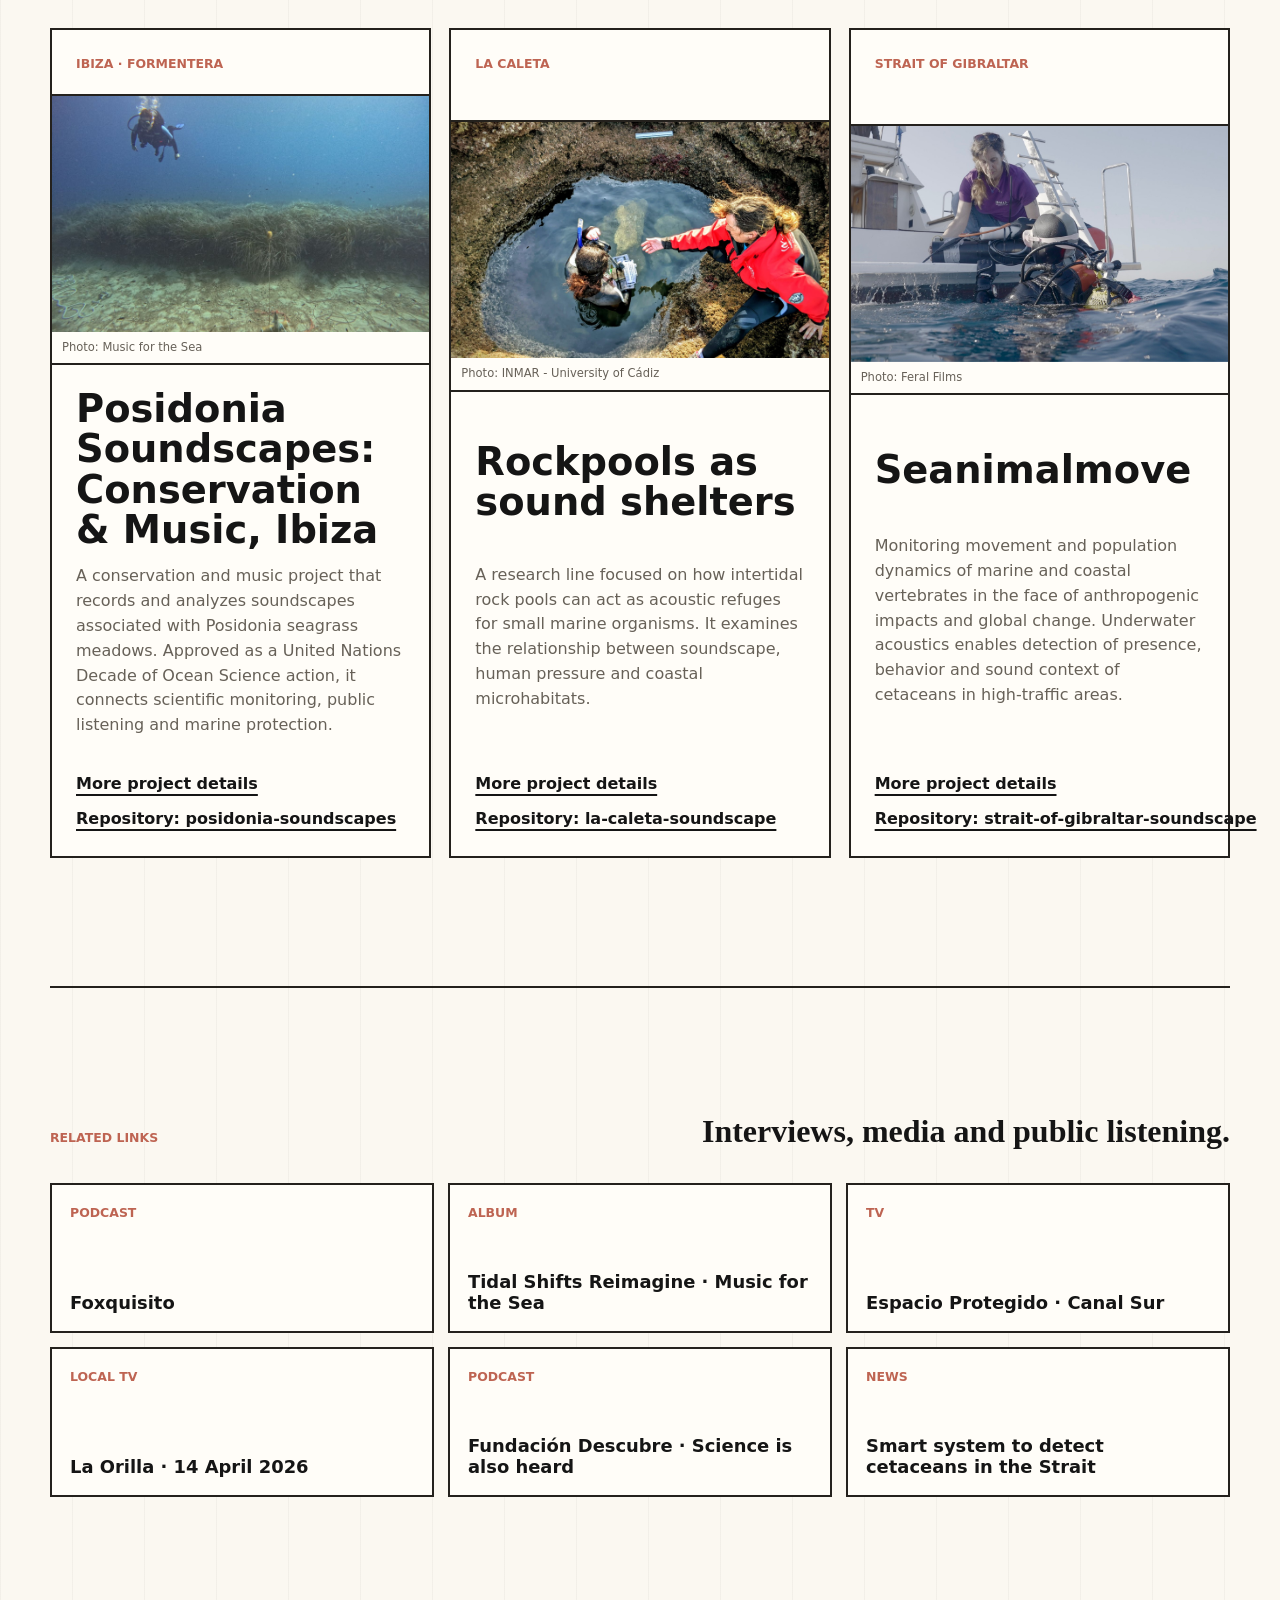
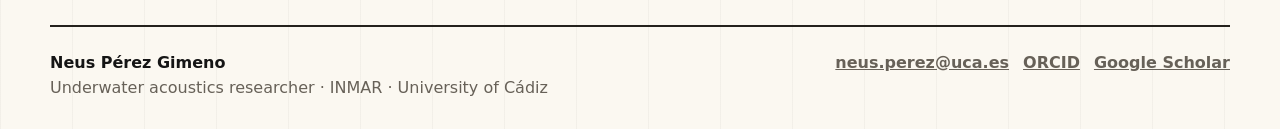
==== commit 247322eb: "Update CV content" ====
--- a/index.html
+++ b/index.html
@@ -71,7 +71,7 @@
             <h3>Education</h3>
             <ul>
               <li>Bachelor in Marine Sciences, University of Cádiz.</li>
-              <li>Master in Management and Assessment of Acoustic Pollution.</li>
+              <li>Master's Degree in Management and Assessment of Acoustic Pollution (now Master's Degree in Acoustic Engineering).</li>
               <li>Advanced Studies Diploma, University of Cádiz.</li>
               <li>University Expert in Architectural Acoustics.</li>
             </ul>
@@ -82,9 +82,9 @@
             <h3>Professional experience</h3>
             <ul>
               <li>Research technician in underwater acoustics at INMAR - University of Cádiz.</li>
-              <li>Responsible for PAM systems, recorders, hydrophones and vector sensor operations.</li>
-              <li>Independent acoustic consultant for offshore, port and energy studies.</li>
-              <li>Experience in field campaigns, mooring design and technical reporting.</li>
+              <li>Responsible for the deployment and operation of PAM systems, underwater recorders and hydrophones.</li>
+              <li>Independent acoustic consultant for offshore, port, and marine energy projects.</li>
+              <li>Experienced in field campaigns, deployment design, underwater acoustic monitoring, and technical reporting.</li>
             </ul>
           </article>
 
@@ -103,8 +103,7 @@
             <span class="number">04</span>
             <h3>Scientific outputs</h3>
             <ul>
-              <li>Article on whale whistle detection using deep learning.</li>
-              <li>Book chapter on deep learning and ecology in acoustic monitoring.</li>
+              <li>Article on dolphin whistle detection using deep learning.</li>
               <li>Publication in Marine Ecology Progress Series on cetaceans in the Strait.</li>
               <li>Presentations at Tecniacústica, Forum Acusticum, Euronoise and ecoacoustics conferences.</li>
             </ul>
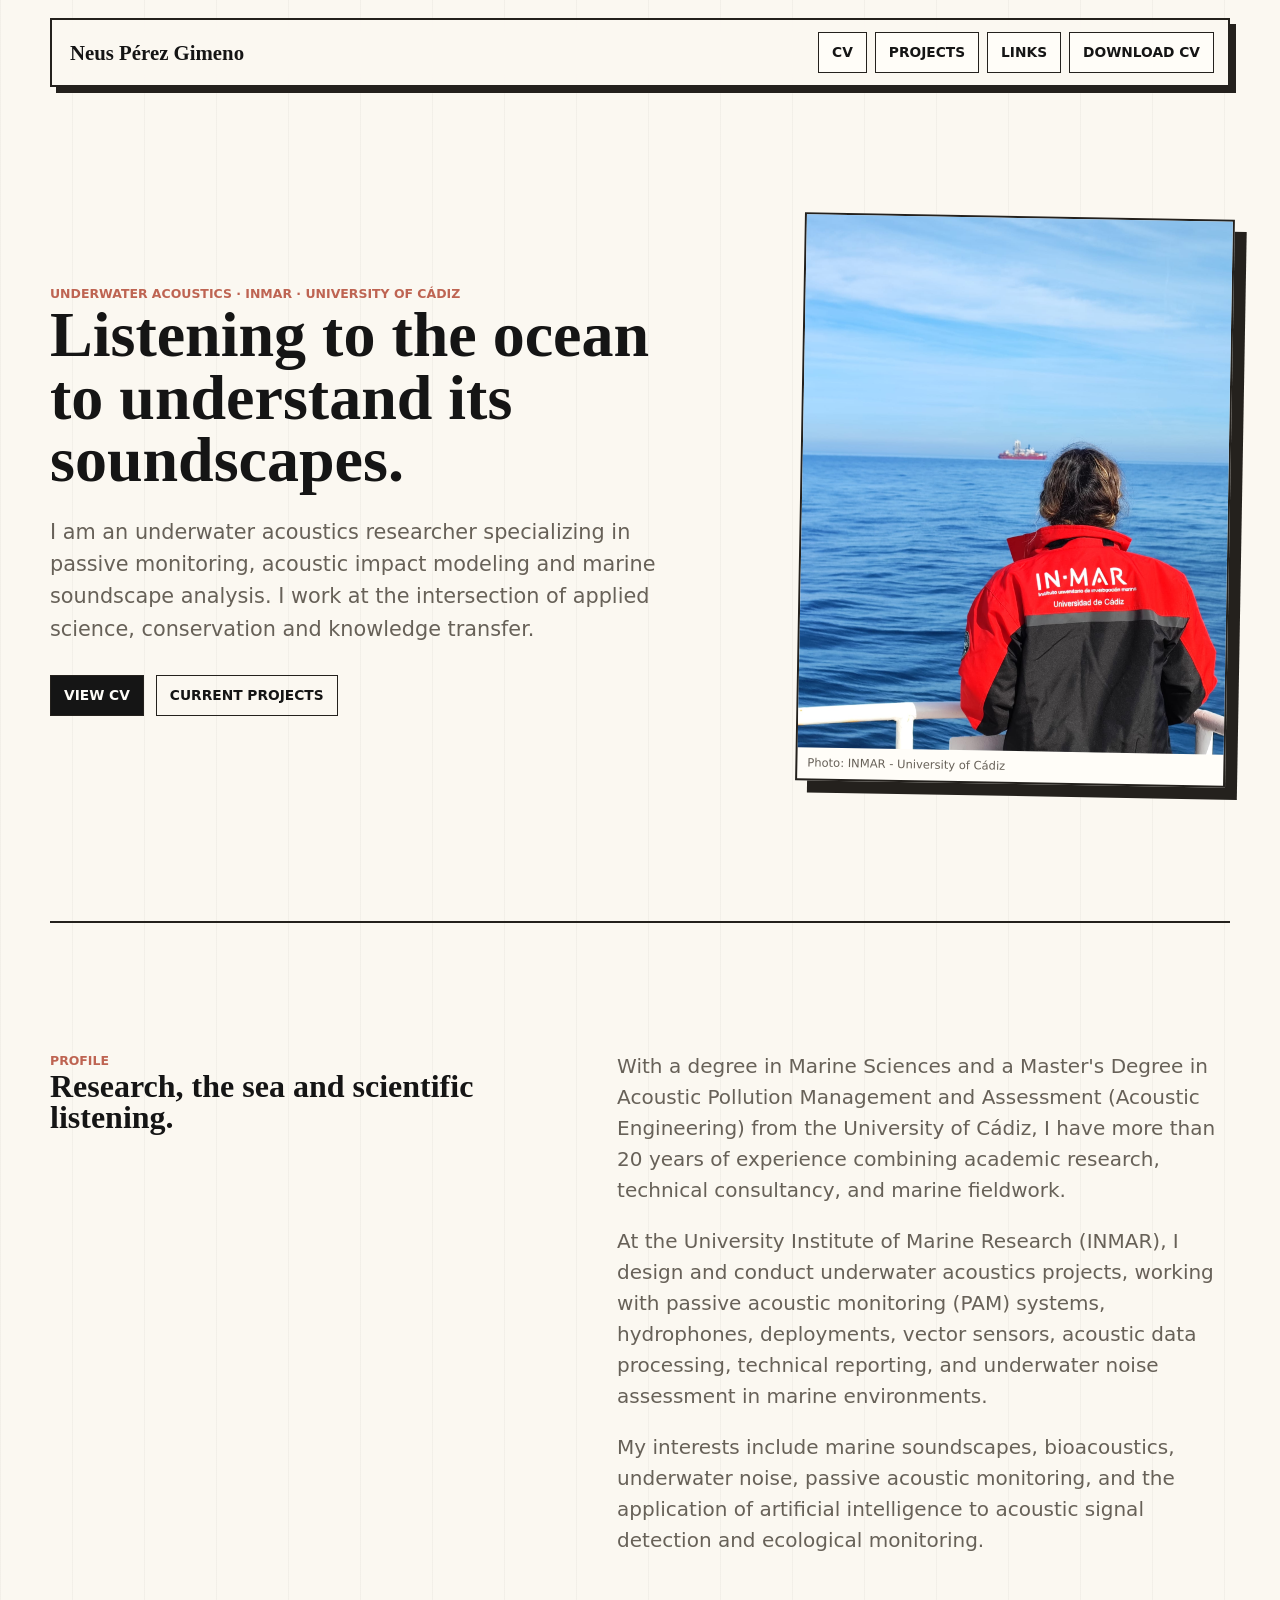
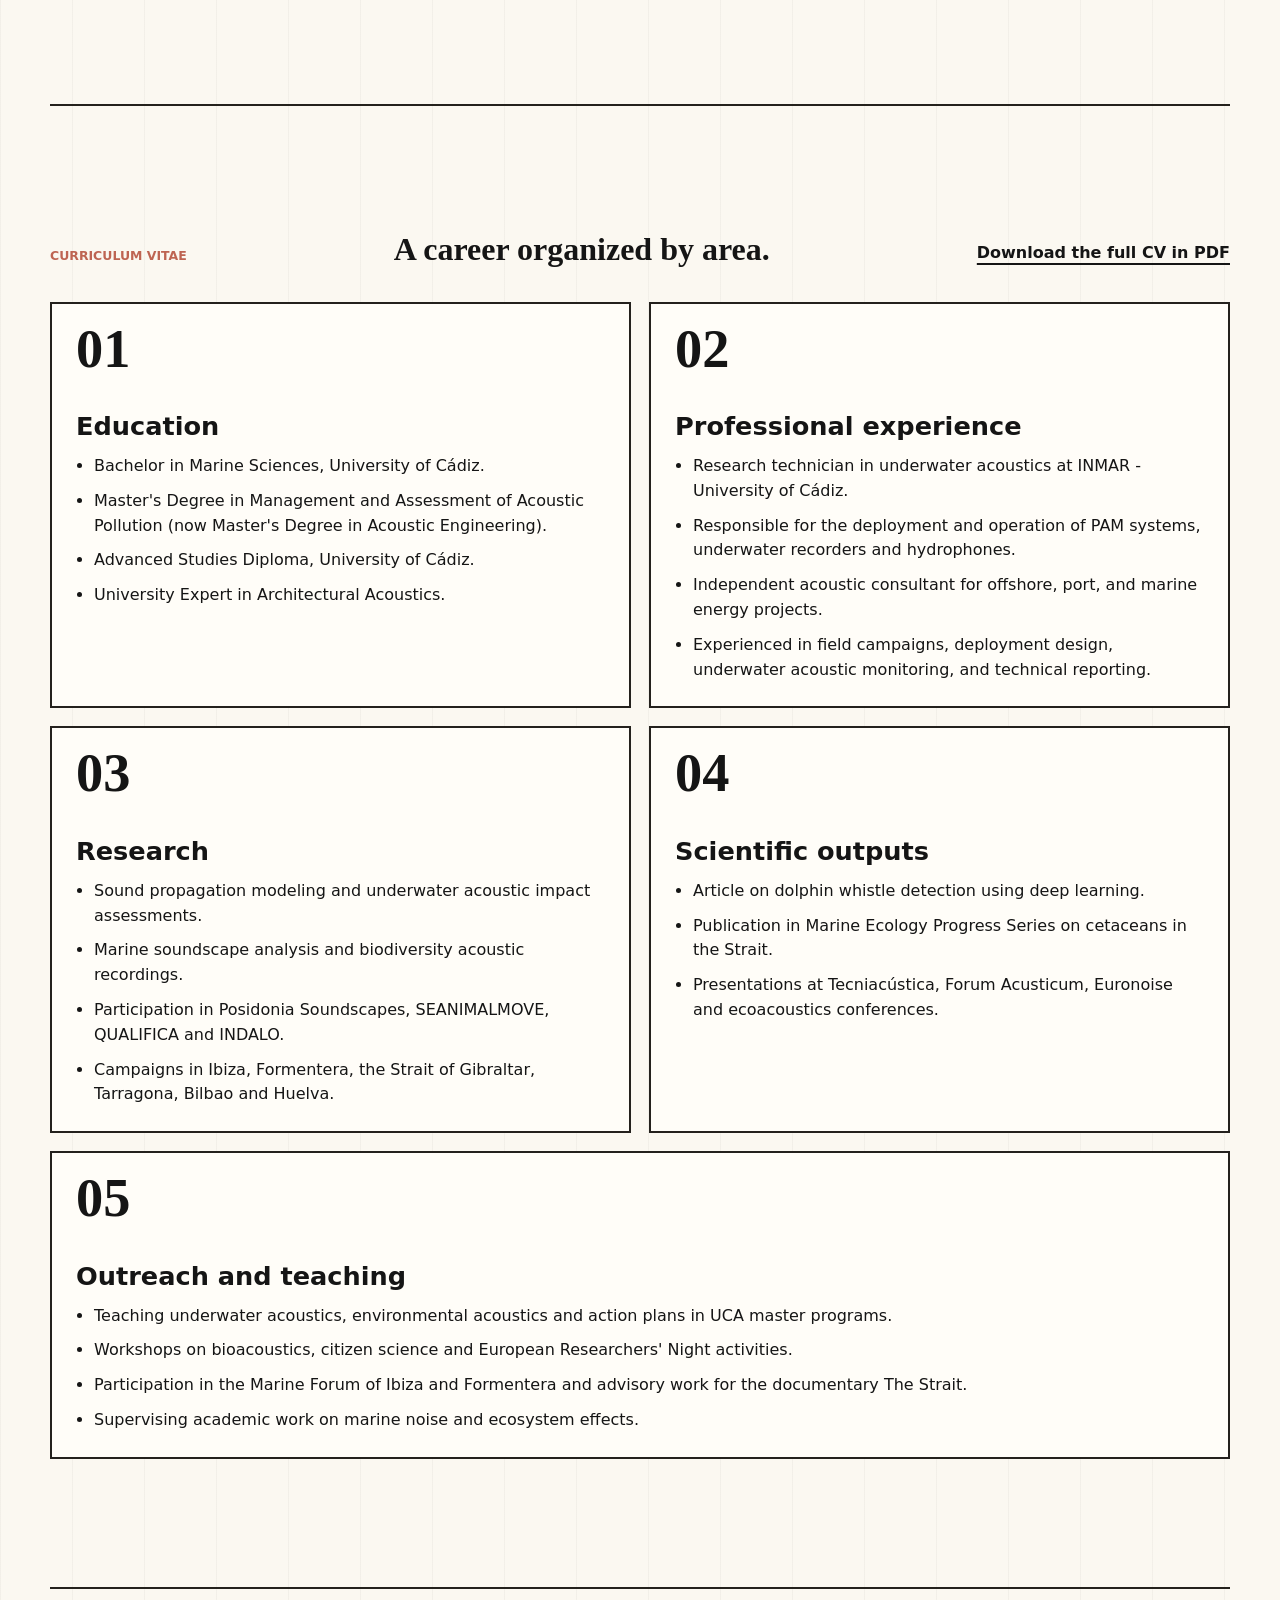
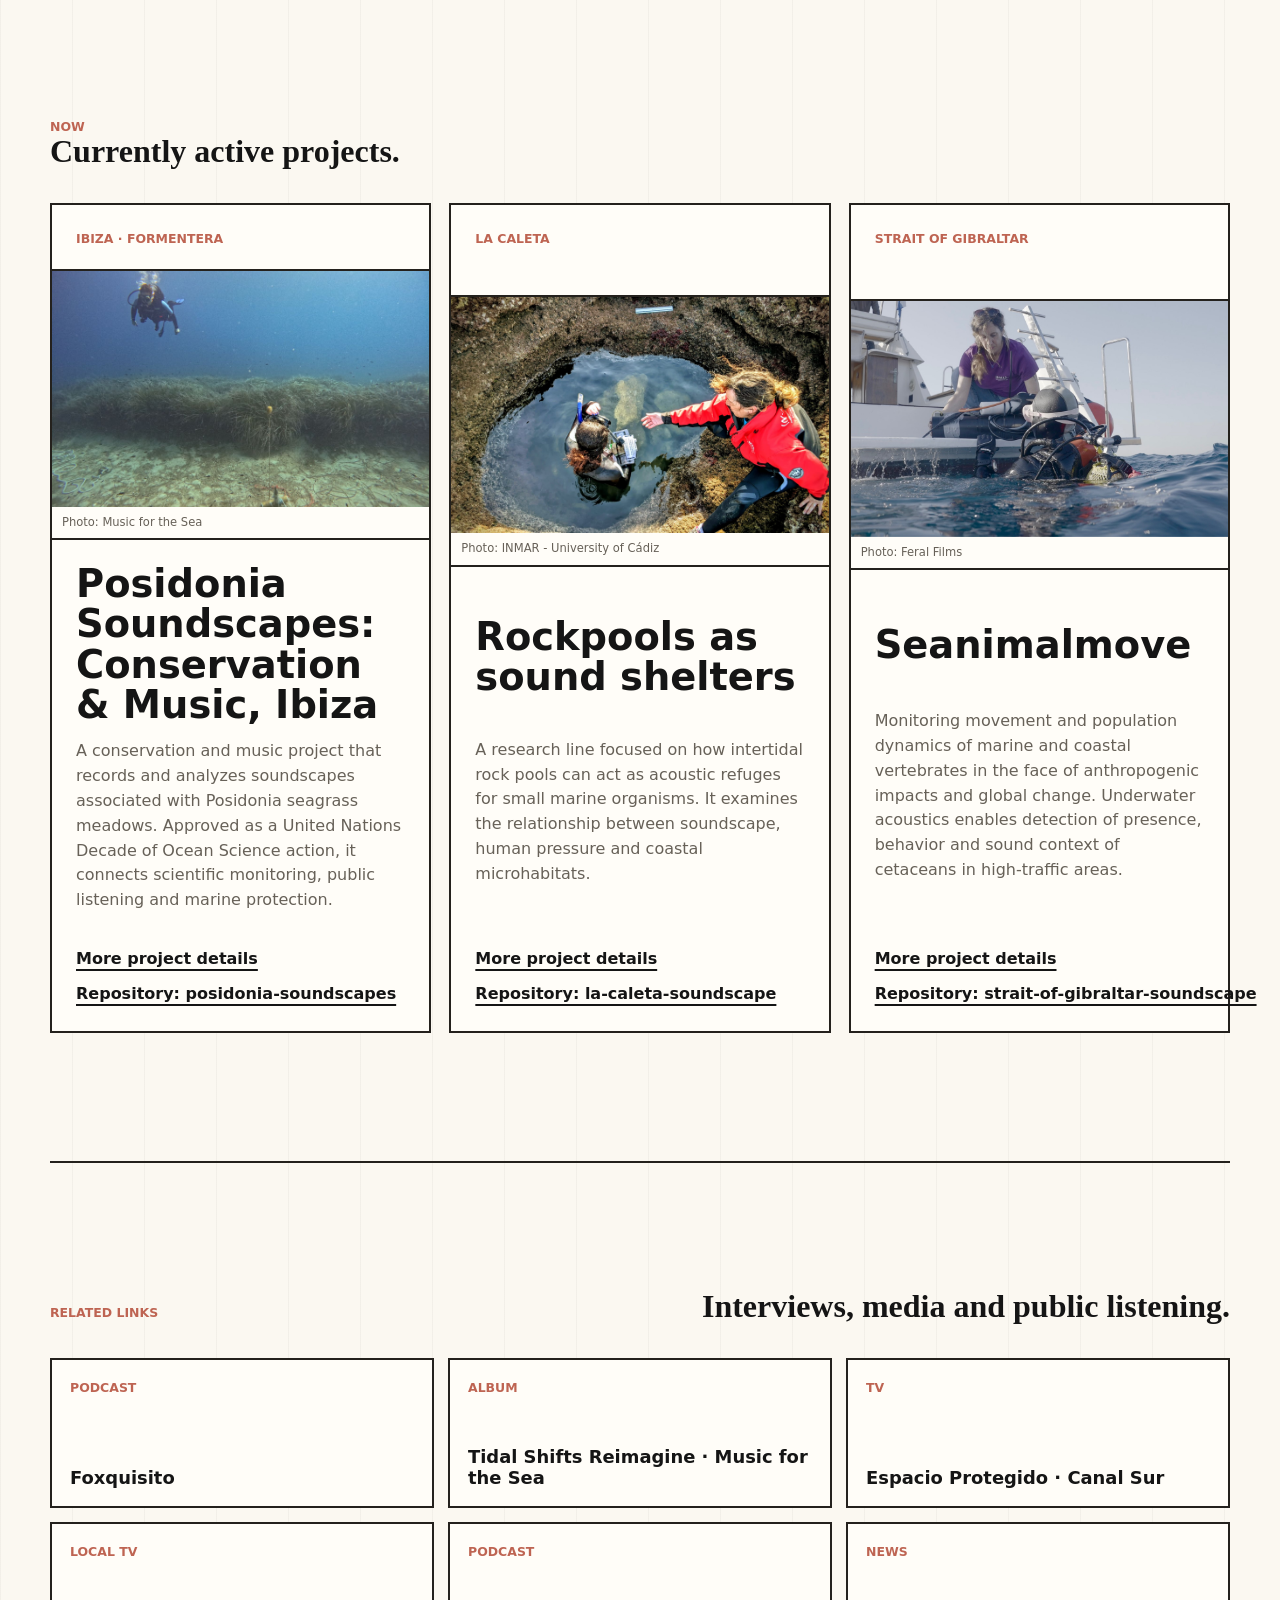
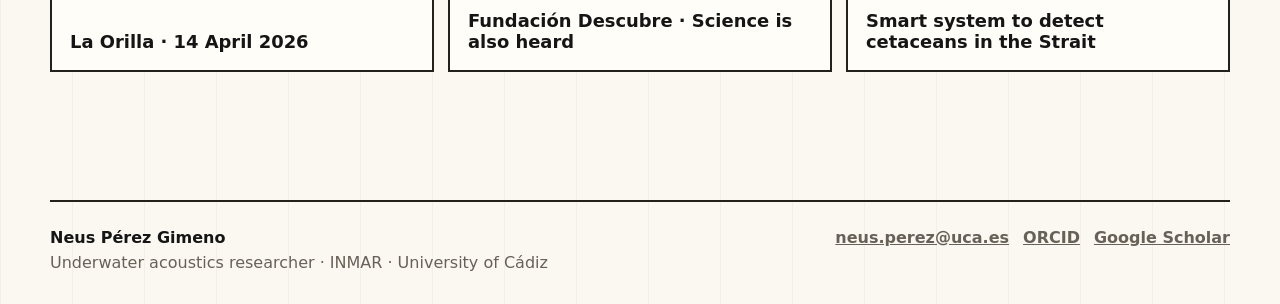
==== commit 740464e9: "Revise profile description" ====
--- a/index.html
+++ b/index.html
@@ -46,14 +46,19 @@
         </div>
         <div class="measure">
           <p>
-            With a degree in Marine Sciences and a Master in Acoustic Pollution Management and Assessment
-            from the University of Cádiz, I have more than 20 years of experience blending academic research,
-            technical consultancy and marine field campaigns.
+            With a degree in Marine Sciences and a Master's Degree in Acoustic Pollution Management and Assessment
+            (Acoustic Engineering) from the University of Cádiz, I have more than 20 years of experience combining
+            academic research, technical consultancy, and marine fieldwork.
           </p>
           <p>
-            At the University Institute of Marine Research, I design and execute underwater acoustics projects,
-            working with hydrophones, moorings, vector sensors, acoustic records processing, technical reports,
-            and noise assessment studies in marine environments.
+            At the University Institute of Marine Research (INMAR), I design and conduct underwater acoustics
+            projects, working with passive acoustic monitoring (PAM) systems, hydrophones, deployments, vector
+            sensors, acoustic data processing, technical reporting, and underwater noise assessment in marine
+            environments.
+          </p>
+          <p>
+            My interests include marine soundscapes, bioacoustics, underwater noise, passive acoustic monitoring,
+            and the application of artificial intelligence to acoustic signal detection and ecological monitoring.
           </p>
         </div>
       </section>
